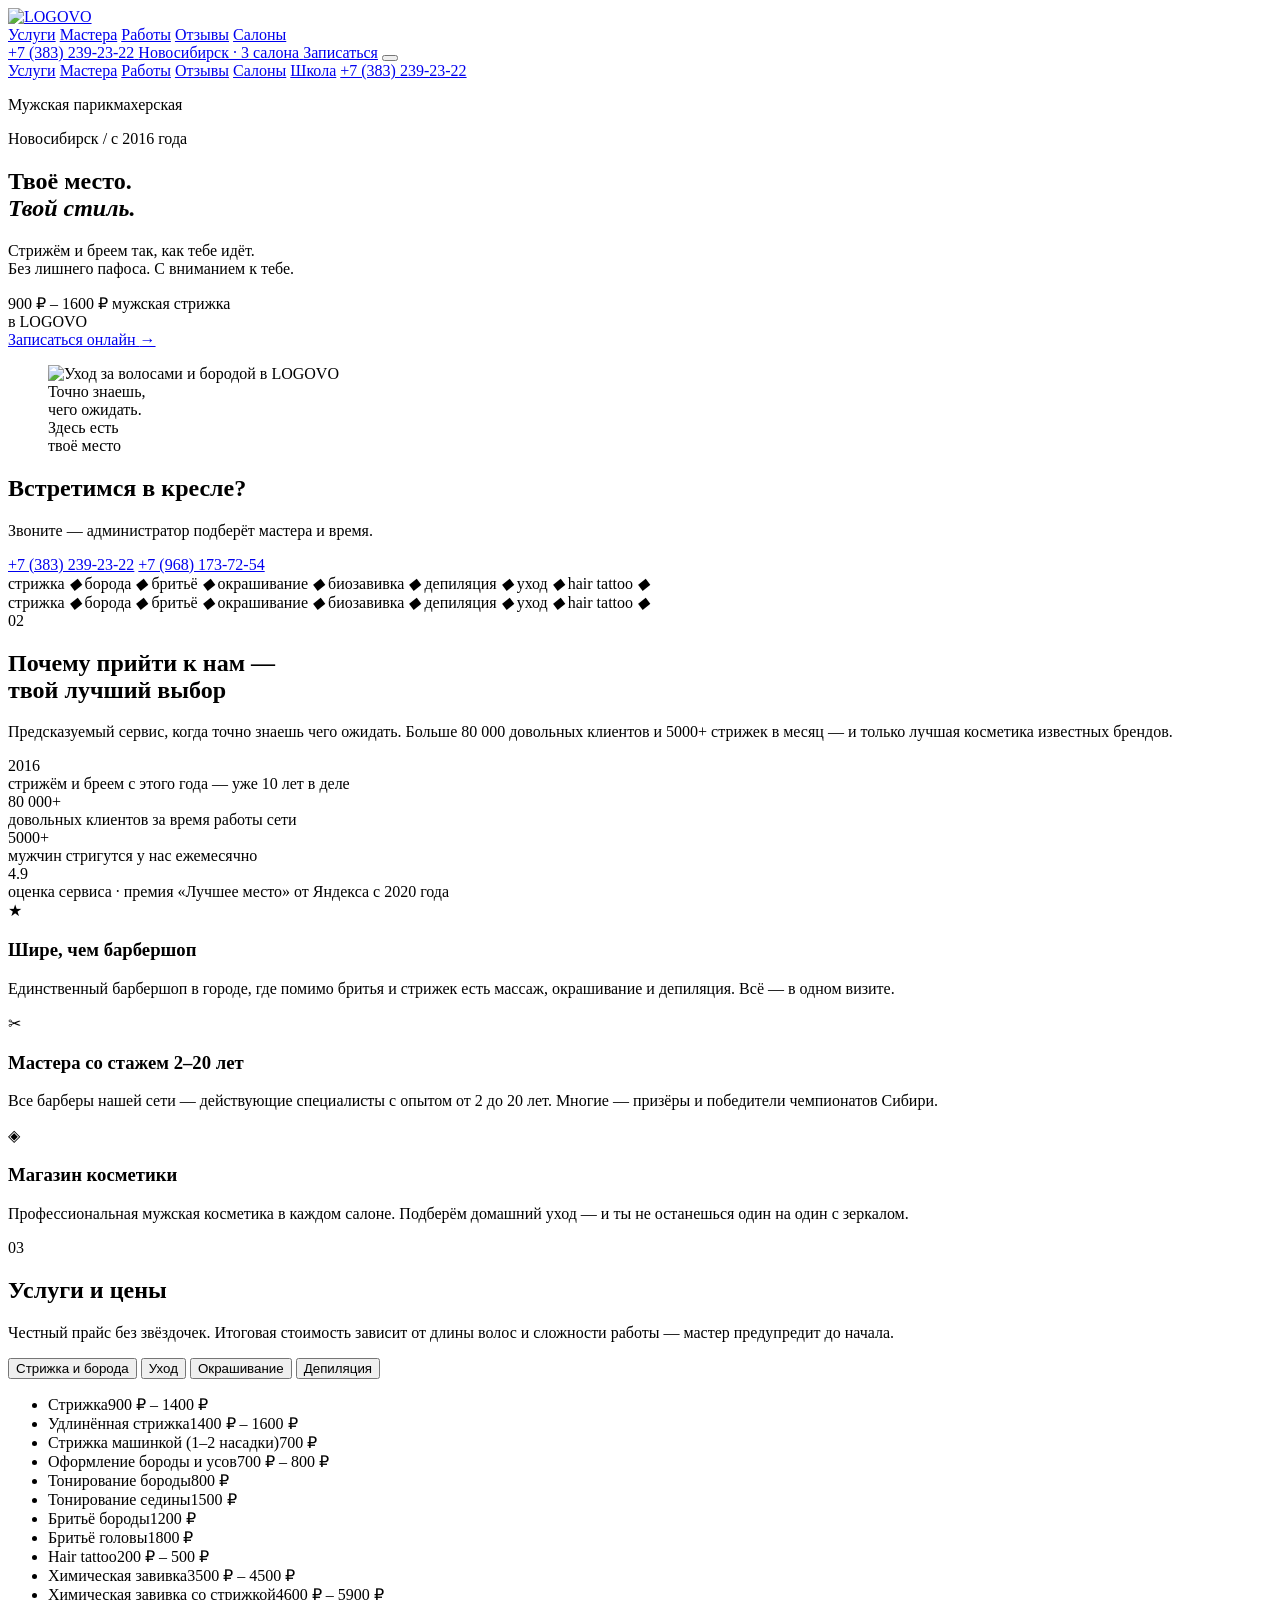
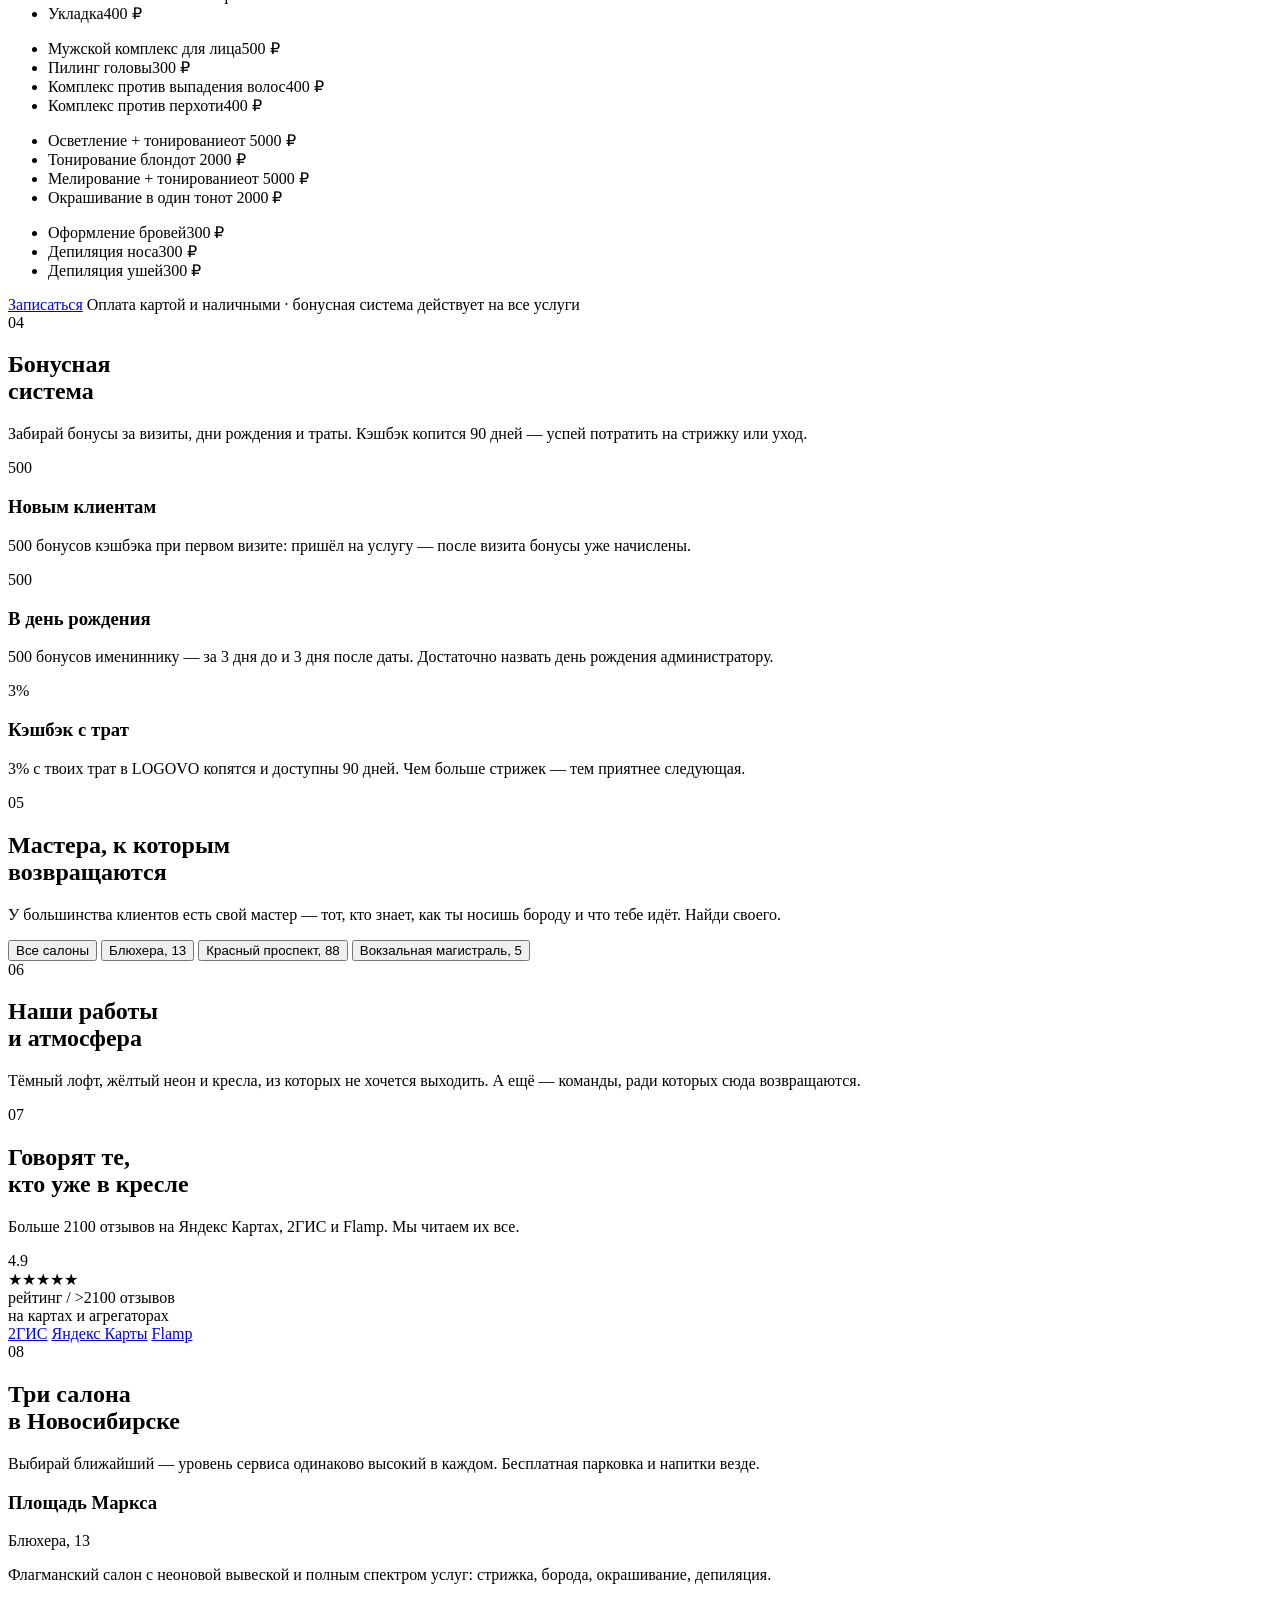
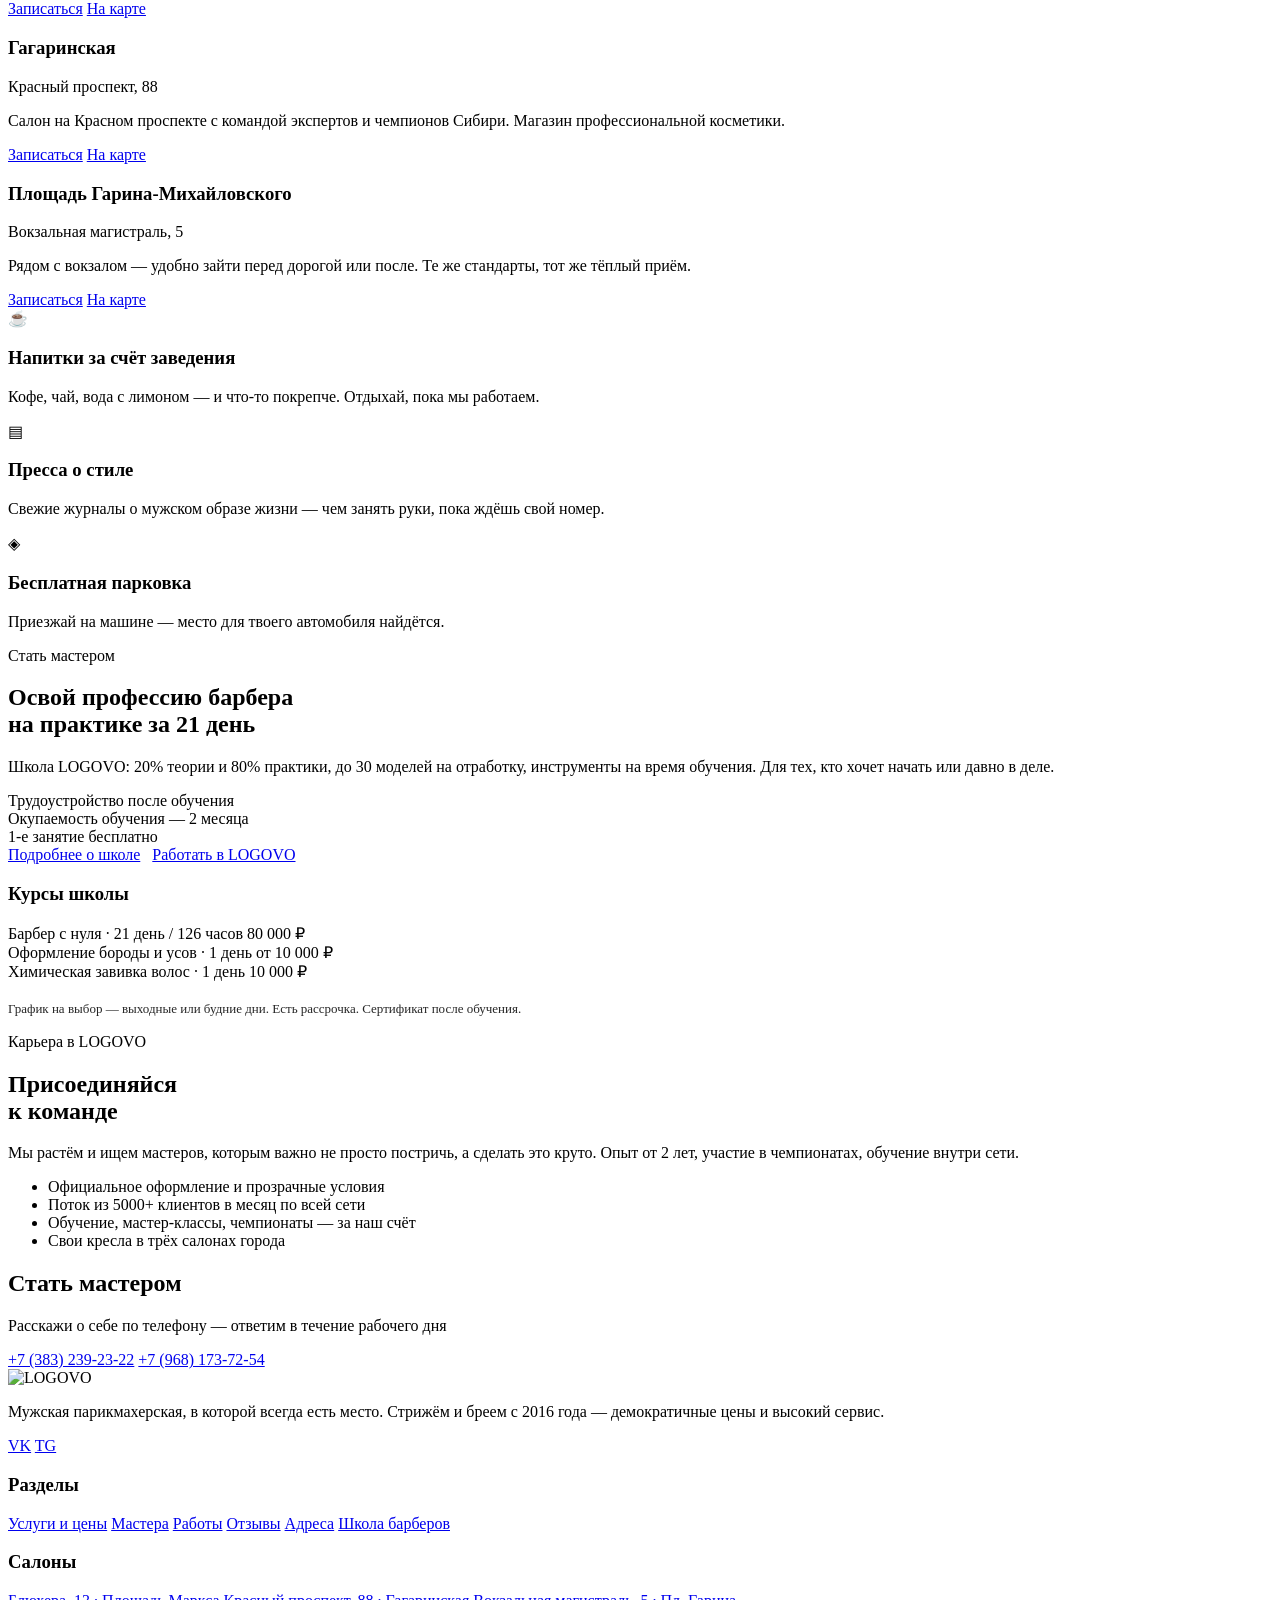
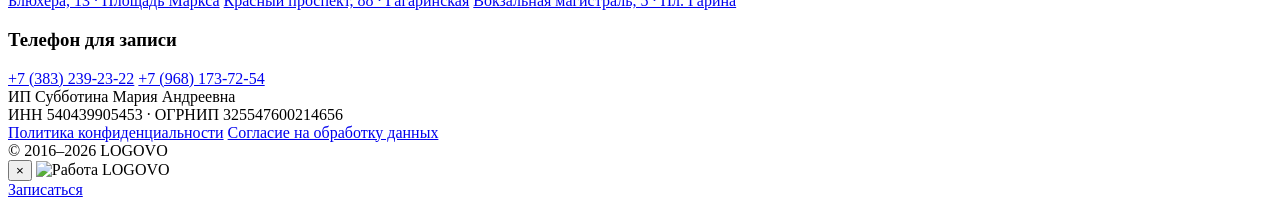
==== index.html @ 01c82a7a "Add files via upload" ====
<!DOCTYPE html>
<html lang="ru">
<head>
<meta charset="UTF-8">
<meta name="viewport" content="width=device-width, initial-scale=1.0">
<title>LOGOVO — Мужская парикмахерская в Новосибирске | Барбершоп</title>
<link rel="icon" type="image/png" href="assets/brand/logo-red.png">
<meta name="description" content="Сеть мужских парикмахерских LOGOVO в Новосибирске. Стрижка 700 ₽ – 1600 ₽, борода, окрашивание, депиляция. 3 салона, 20 мастеров, рейтинг 4.9. Запись онлайн.">
<link rel="preconnect" href="https://fonts.googleapis.com">
<link rel="preconnect" href="https://fonts.gstatic.com" crossorigin>
<link href="https://fonts.googleapis.com/css2?family=Inter:wght@400;500;600;700&family=Oswald:wght@400;500;600;700&display=swap" rel="stylesheet">
<link rel="stylesheet" href="css/style.css?v=21">
</head>
<body>
<div class="grain" aria-hidden="true"></div>

<header class="header" id="header">
  <div class="container header__inner">
    <a href="#hero" class="header__logo" aria-label="LOGOVO — на главную">
      <img src="assets/brand/logo-white.png" alt="LOGOVO" class="header__logo-img">
    </a>
    <nav class="header__nav" aria-label="Основная навигация">
      <a href="#services" class="header__link">Услуги</a>
      <a href="#masters" class="header__link">Мастера</a>
      <a href="#gallery" class="header__link">Работы</a>
      <a href="#reviews" class="header__link">Отзывы</a>
      <a href="#salons" class="header__link">Салоны</a>
    </nav>
    <div class="header__actions">
      <a href="tel:+73832392322" class="header__phone-wrap">
        <span class="header__phone">+7 (383) 239-23-22</span>
        <span class="header__phone-sub">Новосибирск · 3 салона</span>
      </a>
      <a class="btn btn--red btn--sm" href="https://n892511.yclients.com/" target="_blank" rel="noopener">Записаться</a>
      <button class="header__burger" id="burger" aria-label="Меню" aria-expanded="false">
        <span></span><span></span><span></span>
      </button>
    </div>
  </div>
</header>

<nav class="mobile-menu" id="mobileMenu" aria-label="Мобильное меню">
  <a href="#services">Услуги</a>
  <a href="#masters">Мастера</a>
  <a href="#gallery">Работы</a>
  <a href="#reviews">Отзывы</a>
  <a href="#salons">Салоны</a>
  <a href="#school">Школа</a>
  <a href="tel:+73832392322">+7 (383) 239-23-22</a>
</nav>

<!-- 01 · ГЕРОЙ -->
<section class="hero" id="hero">
  <div class="hero__bg" aria-hidden="true"></div>
  <div class="container hero__inner">
    <div class="hero__topline">
      <p class="hero__tag">Мужская парикмахерская</p>
      <p class="hero__place">Новосибирск / с 2016 года</p>
    </div>
    <div class="hero__content">
      <div class="hero__text">
        <h1 class="hero__title">Твоё место.<br><em>Твой стиль.</em></h1>
        <p class="hero__lead">Стрижём и бреем так, как тебе идёт.<br>Без лишнего пафоса. С вниманием к тебе.</p>
        <div class="hero__price">
          <span class="hero__price-value">900 ₽ – 1600 ₽</span>
          <span class="hero__price-caption">мужская стрижка<br>в LOGOVO</span>
        </div>
        <div class="hero__cta">
          <a class="btn btn--red btn--hero" href="https://n892511.yclients.com/" target="_blank" rel="noopener">Записаться онлайн <span class="btn__arrow" aria-hidden="true">→</span></a>
        </div>
      </div>
      <figure class="hero__photo">
        <img src="assets/brand/hero-man.jpg" alt="Уход за волосами и бородой в LOGOVO" loading="eager">
        <figcaption class="hero__photo-caption">Точно знаешь,<br>чего ожидать.</figcaption>
        <div class="hero__stamp" aria-hidden="true">Здесь есть<br>твоё место</div>
      </figure>
    </div>
  </div>
  <div class="hero__booking">
    <div class="container hero__booking-inner">
      <div class="hero__booking-text">
        <h2 class="hero__booking-title">Встретимся в кресле?</h2>
        <p class="hero__booking-sub">Звоните — администратор подберёт мастера и время.</p>
      </div>
      <div class="hero__booking-ctas">
        <a class="hero__booking-phone" href="tel:+73832392322">+7 (383) 239-23-22</a>
        <a class="hero__booking-phone hero__booking-phone--alt" href="tel:+79681737254">+7 (968) 173-72-54</a>
      </div>
    </div>
  </div>
</section>

<!-- Бегущая строка -->
<div class="marquee" aria-hidden="true">
  <div class="marquee__track">
    <div class="marquee__item">стрижка <i>◆</i> борода <i>◆</i> бритьё <i>◆</i> окрашивание <i>◆</i> биозавивка <i>◆</i> депиляция <i>◆</i> уход <i>◆</i> hair tattoo <i>◆</i></div>
    <div class="marquee__item">стрижка <i>◆</i> борода <i>◆</i> бритьё <i>◆</i> окрашивание <i>◆</i> биозавивка <i>◆</i> депиляция <i>◆</i> уход <i>◆</i> hair tattoo <i>◆</i></div>
  </div>
</div>

<!-- 02 · ПОЧЕМУ LOGOVO -->
<section class="section" id="why">
  <div class="container">
    <div class="section-head reveal">
      <div class="section-head__num">02</div>
      <h2 class="section-head__title">Почему прийти к нам&nbsp;&mdash;<br>твой лучший выбор</h2>
      <p class="section-head__sub">Предсказуемый сервис, когда точно знаешь чего ожидать. Больше 80 000 довольных клиентов и 5000+ стрижек в месяц — и только лучшая косметика известных брендов.</p>
    </div>

    <div class="stats reveal">
      <div class="stat">
        <div class="stat__value"><span>2016</span></div>
        <div class="stat__label">стрижём и бреем с этого года — уже 10 лет в деле</div>
      </div>
      <div class="stat">
        <div class="stat__value">80 000<span>+</span></div>
        <div class="stat__label">довольных клиентов за время работы сети</div>
      </div>
      <div class="stat">
        <div class="stat__value">5000<span>+</span></div>
        <div class="stat__label">мужчин стригутся у нас ежемесячно</div>
      </div>
      <div class="stat">
        <div class="stat__value">4.9</div>
        <div class="stat__label">оценка сервиса · премия «Лучшее место» от Яндекса с 2020 года</div>
      </div>
    </div>

    <div class="features">
      <article class="feature reveal reveal-d1">
        <div class="feature__icon">★</div>
        <h3 class="feature__title">Шире, чем барбершоп</h3>
        <p class="feature__text">Единственный барбершоп в городе, где помимо бритья и стрижек есть массаж, окрашивание и депиляция. Всё — в одном визите.</p>
      </article>
      <article class="feature reveal reveal-d2">
        <div class="feature__icon">✂</div>
        <h3 class="feature__title">Мастера со стажем 2–20 лет</h3>
        <p class="feature__text">Все барберы нашей сети — действующие специалисты с опытом от 2 до 20 лет. Многие — призёры и победители чемпионатов Сибири.</p>
      </article>
      <article class="feature reveal reveal-d3">
        <div class="feature__icon">◈</div>
        <h3 class="feature__title">Магазин косметики</h3>
        <p class="feature__text">Профессиональная мужская косметика в каждом салоне. Подберём домашний уход — и ты не останешься один на один с зеркалом.</p>
      </article>
    </div>
  </div>
</section>

<!-- 03 · УСЛУГИ И ЦЕНЫ -->
<section class="section section--alt section--line" id="services">
  <div class="container">
    <div class="section-head reveal">
      <div class="section-head__num">03</div>
      <h2 class="section-head__title">Услуги и цены</h2>
      <p class="section-head__sub">Честный прайс без звёздочек. Итоговая стоимость зависит от длины волос и сложности работы — мастер предупредит до начала.</p>
    </div>

    <div class="tabs reveal" id="priceTabs" role="tablist">
      <button class="tab active" data-tab="hair" role="tab">Стрижка и борода</button>
      <button class="tab" data-tab="care" role="tab">Уход</button>
      <button class="tab" data-tab="color" role="tab">Окрашивание</button>
      <button class="tab" data-tab="depil" role="tab">Депиляция</button>
    </div>

    <div class="price-panel active" data-panel="hair">
      <ul class="price-list">
        <li class="price-row"><span class="price-row__name">Стрижка</span><span class="price-row__val">900 ₽ – 1400 ₽</span></li>
        <li class="price-row"><span class="price-row__name">Удлинённая стрижка</span><span class="price-row__val">1400 ₽ – 1600 ₽</span></li>
        <li class="price-row"><span class="price-row__name">Стрижка машинкой (1–2 насадки)</span><span class="price-row__val">700 ₽</span></li>
        <li class="price-row"><span class="price-row__name">Оформление бороды и усов</span><span class="price-row__val">700 ₽ – 800 ₽</span></li>
        <li class="price-row"><span class="price-row__name">Тонирование бороды</span><span class="price-row__val">800 ₽</span></li>
        <li class="price-row"><span class="price-row__name">Тонирование седины</span><span class="price-row__val">1500 ₽</span></li>
        <li class="price-row"><span class="price-row__name">Бритьё бороды</span><span class="price-row__val">1200 ₽</span></li>
        <li class="price-row"><span class="price-row__name">Бритьё головы</span><span class="price-row__val">1800 ₽</span></li>
        <li class="price-row"><span class="price-row__name">Hair tattoo</span><span class="price-row__val">200 ₽ – 500 ₽</span></li>
        <li class="price-row"><span class="price-row__name">Химическая завивка</span><span class="price-row__val">3500 ₽ – 4500 ₽</span></li>
        <li class="price-row"><span class="price-row__name">Химическая завивка со стрижкой</span><span class="price-row__val">4600 ₽ – 5900 ₽</span></li>
        <li class="price-row"><span class="price-row__name">Укладка</span><span class="price-row__val">400 ₽</span></li>
      </ul>
    </div>

    <div class="price-panel" data-panel="care">
      <ul class="price-list">
        <li class="price-row"><span class="price-row__name">Мужской комплекс для лица</span><span class="price-row__val">500 ₽</span></li>
        <li class="price-row"><span class="price-row__name">Пилинг головы</span><span class="price-row__val">300 ₽</span></li>
        <li class="price-row"><span class="price-row__name">Комплекс против выпадения волос</span><span class="price-row__val">400 ₽</span></li>
        <li class="price-row"><span class="price-row__name">Комплекс против перхоти</span><span class="price-row__val">400 ₽</span></li>
      </ul>
    </div>

    <div class="price-panel" data-panel="color">
      <ul class="price-list">
        <li class="price-row"><span class="price-row__name">Осветление + тонирование</span><span class="price-row__val">от 5000 ₽</span></li>
        <li class="price-row"><span class="price-row__name">Тонирование блонд</span><span class="price-row__val">от 2000 ₽</span></li>
        <li class="price-row"><span class="price-row__name">Мелирование + тонирование</span><span class="price-row__val">от 5000 ₽</span></li>
        <li class="price-row"><span class="price-row__name">Окрашивание в один тон</span><span class="price-row__val">от 2000 ₽</span></li>
      </ul>
    </div>

    <div class="price-panel" data-panel="depil">
      <ul class="price-list">
        <li class="price-row"><span class="price-row__name">Оформление бровей</span><span class="price-row__val">300 ₽</span></li>
        <li class="price-row"><span class="price-row__name">Депиляция носа</span><span class="price-row__val">300 ₽</span></li>
        <li class="price-row"><span class="price-row__name">Депиляция ушей</span><span class="price-row__val">300 ₽</span></li>
      </ul>
    </div>

    <div class="price-cta reveal">
      <a class="btn btn--red" href="https://n892511.yclients.com/" target="_blank" rel="noopener">Записаться</a>
      <span class="price-cta__note">Оплата картой и наличными · бонусная система действует на все услуги</span>
    </div>
  </div>
</section>

<!-- 04 · БОНУСЫ -->
<section class="section section--line" id="bonus">
  <div class="container">
    <div class="section-head reveal">
      <div class="section-head__num">04</div>
      <h2 class="section-head__title">Бонусная<br>система</h2>
      <p class="section-head__sub">Забирай бонусы за визиты, дни рождения и траты. Кэшбэк копится 90 дней — успей потратить на стрижку или уход.</p>
    </div>

    <div class="bonuses">
      <article class="bonus reveal reveal-d1">
        <div class="bonus__num">500</div>
        <h3 class="bonus__title">Новым клиентам</h3>
        <p class="bonus__text">500 бонусов кэшбэка при первом визите: пришёл на услугу — после визита бонусы уже начислены.</p>
      </article>
      <article class="bonus reveal reveal-d2">
        <div class="bonus__num">500</div>
        <h3 class="bonus__title">В день рождения</h3>
        <p class="bonus__text">500 бонусов имениннику — за 3 дня до и 3 дня после даты. Достаточно назвать день рождения администратору.</p>
      </article>
      <article class="bonus reveal reveal-d3">
        <div class="bonus__num">3%</div>
        <h3 class="bonus__title">Кэшбэк с трат</h3>
        <p class="bonus__text">3% с твоих трат в LOGOVO копятся и доступны 90 дней. Чем больше стрижек — тем приятнее следующая.</p>
      </article>
    </div>
  </div>
</section>

<!-- 05 · МАСТЕРА -->
<section class="section section--alt section--line" id="masters">
  <div class="container">
    <div class="section-head reveal">
      <div class="section-head__num">05</div>
      <h2 class="section-head__title">Мастера, к которым<br>возвращаются</h2>
      <p class="section-head__sub">У большинства клиентов есть свой мастер — тот, кто знает, как ты носишь бороду и что тебе идёт. Найди своего.</p>
    </div>

    <div class="masters-filter reveal" id="mastersFilter" role="group" aria-label="Фильтр по салону">
      <button class="tab active" data-salon="all">Все салоны</button>
      <button class="tab" data-salon="marksa">Блюхера, 13</button>
      <button class="tab" data-salon="gagarina">Красный проспект, 88</button>
      <button class="tab" data-salon="garina">Вокзальная магистраль, 5</button>
    </div>

    <div class="masters-grid" id="mastersGrid"></div>
  </div>
</section>

<!-- 06 · РАБОТЫ -->
<section class="section section--line" id="gallery">
  <div class="container">
    <div class="section-head reveal">
      <div class="section-head__num">06</div>
      <h2 class="section-head__title">Наши работы<br>и атмосфера</h2>
      <p class="section-head__sub">Тёмный лофт, жёлтый неон и кресла, из которых не хочется выходить. А ещё — команды, ради которых сюда возвращаются.</p>
    </div>

    <div class="gallery-grid" id="galleryGrid"></div>
  </div>
</section>

<!-- 07 · ОТЗЫВЫ -->
<section class="section section--alt section--line" id="reviews">
  <div class="container">
    <div class="section-head reveal">
      <div class="section-head__num">07</div>
      <h2 class="section-head__title">Говорят те,<br>кто уже в кресле</h2>
      <p class="section-head__sub">Больше 2100 отзывов на Яндекс Картах, 2ГИС и Flamp. Мы читаем их все.</p>
    </div>

    <div class="reviews-head reveal">
      <div class="rating-box">
        <div class="rating-box__value">4.9</div>
        <div class="rating-box__meta">
          <div class="rating-box__stars">★★★★★</div>
          рейтинг / &gt;2100 отзывов<br>на картах и агрегаторах
        </div>
      </div>
      <div class="reviews-sources">
        <a href="https://2gis.ru/novosibirsk/firm/70000001055110236/tab/reviews" target="_blank" rel="noopener">2ГИС</a>
        <a href="https://yandex.ru/maps/org/logovo/28237286837/reviews/" target="_blank" rel="noopener">Яндекс Карты</a>
        <a href="https://novosibirsk.flamp.ru/firm/logovo_muzhskaya_parikmakherskaya-70000001023260410" target="_blank" rel="noopener">Flamp</a>
      </div>
    </div>

    <div class="reviews-grid" id="reviewsGrid"></div>
  </div>
</section>

<!-- 08 · САЛОНЫ -->
<section class="section section--line" id="salons">
  <div class="container">
    <div class="section-head reveal">
      <div class="section-head__num">08</div>
      <h2 class="section-head__title">Три салона<br>в Новосибирске</h2>
      <p class="section-head__sub">Выбирай ближайший — уровень сервиса одинаково высокий в каждом. Бесплатная парковка и напитки везде.</p>
    </div>

    <div class="salons-grid">
      <article class="salon reveal reveal-d1">
        <h3 class="salon__metro">Площадь Маркса</h3>
        <p class="salon__address">Блюхера, 13</p>
        <p class="salon__info">Флагманский салон с неоновой вывеской и полным спектром услуг: стрижка, борода, окрашивание, депиляция.</p>
        <div class="salon__actions">
          <a class="btn btn--red btn--sm" href="https://n892511.yclients.com/" target="_blank" rel="noopener">Записаться</a>
          <a class="btn btn--ghost btn--sm" href="https://2gis.ru/novosibirsk/firm/70000001055110236" target="_blank" rel="noopener">На карте</a>
        </div>
      </article>
      <article class="salon reveal reveal-d2">
        <h3 class="salon__metro">Гагаринская</h3>
        <p class="salon__address">Красный проспект, 88</p>
        <p class="salon__info">Салон на Красном проспекте с командой экспертов и чемпионов Сибири. Магазин профессиональной косметики.</p>
        <div class="salon__actions">
          <a class="btn btn--red btn--sm" href="https://n892511.yclients.com/" target="_blank" rel="noopener">Записаться</a>
          <a class="btn btn--ghost btn--sm" href="https://2gis.ru/novosibirsk/firm/70000001055110236" target="_blank" rel="noopener">На карте</a>
        </div>
      </article>
      <article class="salon reveal reveal-d3">
        <h3 class="salon__metro">Площадь Гарина-Михайловского</h3>
        <p class="salon__address">Вокзальная магистраль, 5</p>
        <p class="salon__info">Рядом с вокзалом — удобно зайти перед дорогой или после. Те же стандарты, тот же тёплый приём.</p>
        <div class="salon__actions">
          <a class="btn btn--red btn--sm" href="https://n892511.yclients.com/" target="_blank" rel="noopener">Записаться</a>
          <a class="btn btn--ghost btn--sm" href="https://2gis.ru/novosibirsk/firm/70000001055110236" target="_blank" rel="noopener">На карте</a>
        </div>
      </article>
    </div>

    <div class="atmosphere">
      <div class="atmo reveal reveal-d1">
        <div class="atmo__icon">☕</div>
        <div>
          <h3 class="atmo__title">Напитки за счёт заведения</h3>
          <p class="atmo__text">Кофе, чай, вода с лимоном — и что-то покрепче. Отдыхай, пока мы работаем.</p>
        </div>
      </div>
      <div class="atmo reveal reveal-d2">
        <div class="atmo__icon">▤</div>
        <div>
          <h3 class="atmo__title">Пресса о стиле</h3>
          <p class="atmo__text">Свежие журналы о мужском образе жизни — чем занять руки, пока ждёшь свой номер.</p>
        </div>
      </div>
      <div class="atmo reveal reveal-d3">
        <div class="atmo__icon">◈</div>
        <div>
          <h3 class="atmo__title">Бесплатная парковка</h3>
          <p class="atmo__text">Приезжай на машине — место для твоего автомобиля найдётся.</p>
        </div>
      </div>
    </div>
  </div>
</section>

<!-- 09 · ШКОЛА -->
<section class="section school" id="school">
  <div class="container school__inner">
    <div class="reveal">
      <span class="school__tag">Стать мастером</span>
      <h2 class="school__title">Освой профессию барбера<br>на практике за 21 день</h2>
      <p class="school__text">Школа LOGOVO: 20% теории и 80% практики, до 30 моделей на отработку, инструменты на время обучения. Для тех, кто хочет начать или давно в деле.</p>
      <div class="school__points">
        <div class="school__point">Трудоустройство после обучения</div>
        <div class="school__point">Окупаемость обучения — 2 месяца</div>
        <div class="school__point">1-е занятие бесплатно</div>
      </div>
      <div style="display:flex; gap:12px; flex-wrap:wrap;">
        <a class="btn btn--onred" href="school/">Подробнее о школе</a>
        <a class="btn btn--onred-ghost" href="#career">Работать в LOGOVO</a>
      </div>
    </div>
    <aside class="school__aside reveal reveal-d2">
      <h3 class="school__aside-title">Курсы школы</h3>
      <div class="school__course">
        <span class="school__course-name">Барбер с нуля · 21 день / 126 часов</span>
        <span class="school__course-price">80 000 ₽</span>
      </div>
      <div class="school__course">
        <span class="school__course-name">Оформление бороды и усов · 1 день</span>
        <span class="school__course-price">от 10 000 ₽</span>
      </div>
      <div class="school__course">
        <span class="school__course-name">Химическая завивка волос · 1 день</span>
        <span class="school__course-price">10 000 ₽</span>
      </div>
      <p style="margin-top:18px; font-size:13px; opacity:0.85; line-height:1.6;">График на выбор — выходные или будние дни. Есть рассрочка. Сертификат после обучения.</p>
    </aside>
  </div>
</section>

<!-- КАРЬЕРА -->
<section class="section section--line" id="career">
  <div class="container career">
    <div class="reveal">
      <div class="label label--red" style="margin-bottom:16px;">Карьера в LOGOVO</div>
      <h2 class="career__title">Присоединяйся<br>к команде</h2>
      <p class="career__text">Мы растём и ищем мастеров, которым важно не просто постричь, а сделать это круто. Опыт от 2 лет, участие в чемпионатах, обучение внутри сети.</p>
      <ul class="career__list">
        <li>Официальное оформление и прозрачные условия</li>
        <li>Поток из 5000+ клиентов в месяц по всей сети</li>
        <li>Обучение, мастер-классы, чемпионаты — за наш счёт</li>
        <li>Свои кресла в трёх салонах города</li>
      </ul>
    </div>

    <div class="career__contact reveal reveal-d2">
      <h2 class="hero__booking-title">Стать мастером</h2>
      <p class="hero__booking-sub">Расскажи о себе по телефону — ответим в течение рабочего дня</p>
      <div class="hero__booking-ctas">
        <a class="hero__booking-phone" href="tel:+73832392322">+7 (383) 239-23-22</a>
        <a class="hero__booking-phone" href="tel:+79681737254">+7 (968) 173-72-54</a>
      </div>
    </div>
  </div>
</section>

<!-- ФУТЕР -->
<footer class="footer" id="contacts">
  <div class="container">
    <div class="footer__grid">
      <div>
        <img src="assets/brand/logo-white.png" alt="LOGOVO" class="footer__logo">
        <p class="footer__about">Мужская парикмахерская, в которой всегда есть место. Стрижём и бреем с 2016 года — демократичные цены и высокий сервис.</p>
        <div class="footer__socials">
          <a href="https://vk.com/public212761229" target="_blank" rel="noopener" aria-label="ВКонтакте">VK</a>
          <a href="https://t.me/logovo_nsk" target="_blank" rel="noopener" aria-label="Telegram">TG</a>
        </div>
      </div>
      <div>
        <h3 class="footer__title">Разделы</h3>
        <nav class="footer__links">
          <a href="#services">Услуги и цены</a>
          <a href="#masters">Мастера</a>
          <a href="#gallery">Работы</a>
          <a href="#reviews">Отзывы</a>
          <a href="#salons">Адреса</a>
          <a href="school/">Школа барберов</a>
        </nav>
      </div>
      <div>
        <h3 class="footer__title">Салоны</h3>
        <nav class="footer__links">
          <a href="#salons">Блюхера, 13 · Площадь Маркса</a>
          <a href="#salons">Красный проспект, 88 · Гагаринская</a>
          <a href="#salons">Вокзальная магистраль, 5 · Пл. Гарина</a>
        </nav>
      </div>
      <div>
        <h3 class="footer__title">Телефон для записи</h3>
        <div class="footer__contact">
          <a class="footer__phone" href="tel:+73832392322">+7 (383) 239-23-22</a>
          <a class="footer__phone" href="tel:+79681737254">+7 (968) 173-72-54</a>
        </div>
      </div>
    </div>
    <div class="footer__bottom">
      <div>ИП Субботина Мария Андреевна<br>ИНН 540439905453 · ОГРНИП 325547600214656</div>
      <div class="footer__legal">
        <a href="pages/policy.html" target="_blank" rel="noopener">Политика конфиденциальности</a>
        <a href="pages/soglasie.html" target="_blank" rel="noopener">Согласие на обработку данных</a>
      </div>
      <div>© 2016–2026 LOGOVO</div>
    </div>
  </div>
</footer>

<!-- Лайтбокс галереи -->
<div class="lightbox" id="lightbox" role="dialog" aria-modal="true" aria-label="Просмотр фото">
  <button class="lightbox__close" data-close-lightbox aria-label="Закрыть">×</button>
  <img alt="Работа LOGOVO" id="lightboxImg">
</div>

<a class="btn btn--red float-cta" id="floatCta" href="https://n892511.yclients.com/" target="_blank" rel="noopener">Записаться</a>

<script src="js/data.js?v=21"></script>
<script src="js/app.js?v=21"></script>
</body>
</html>
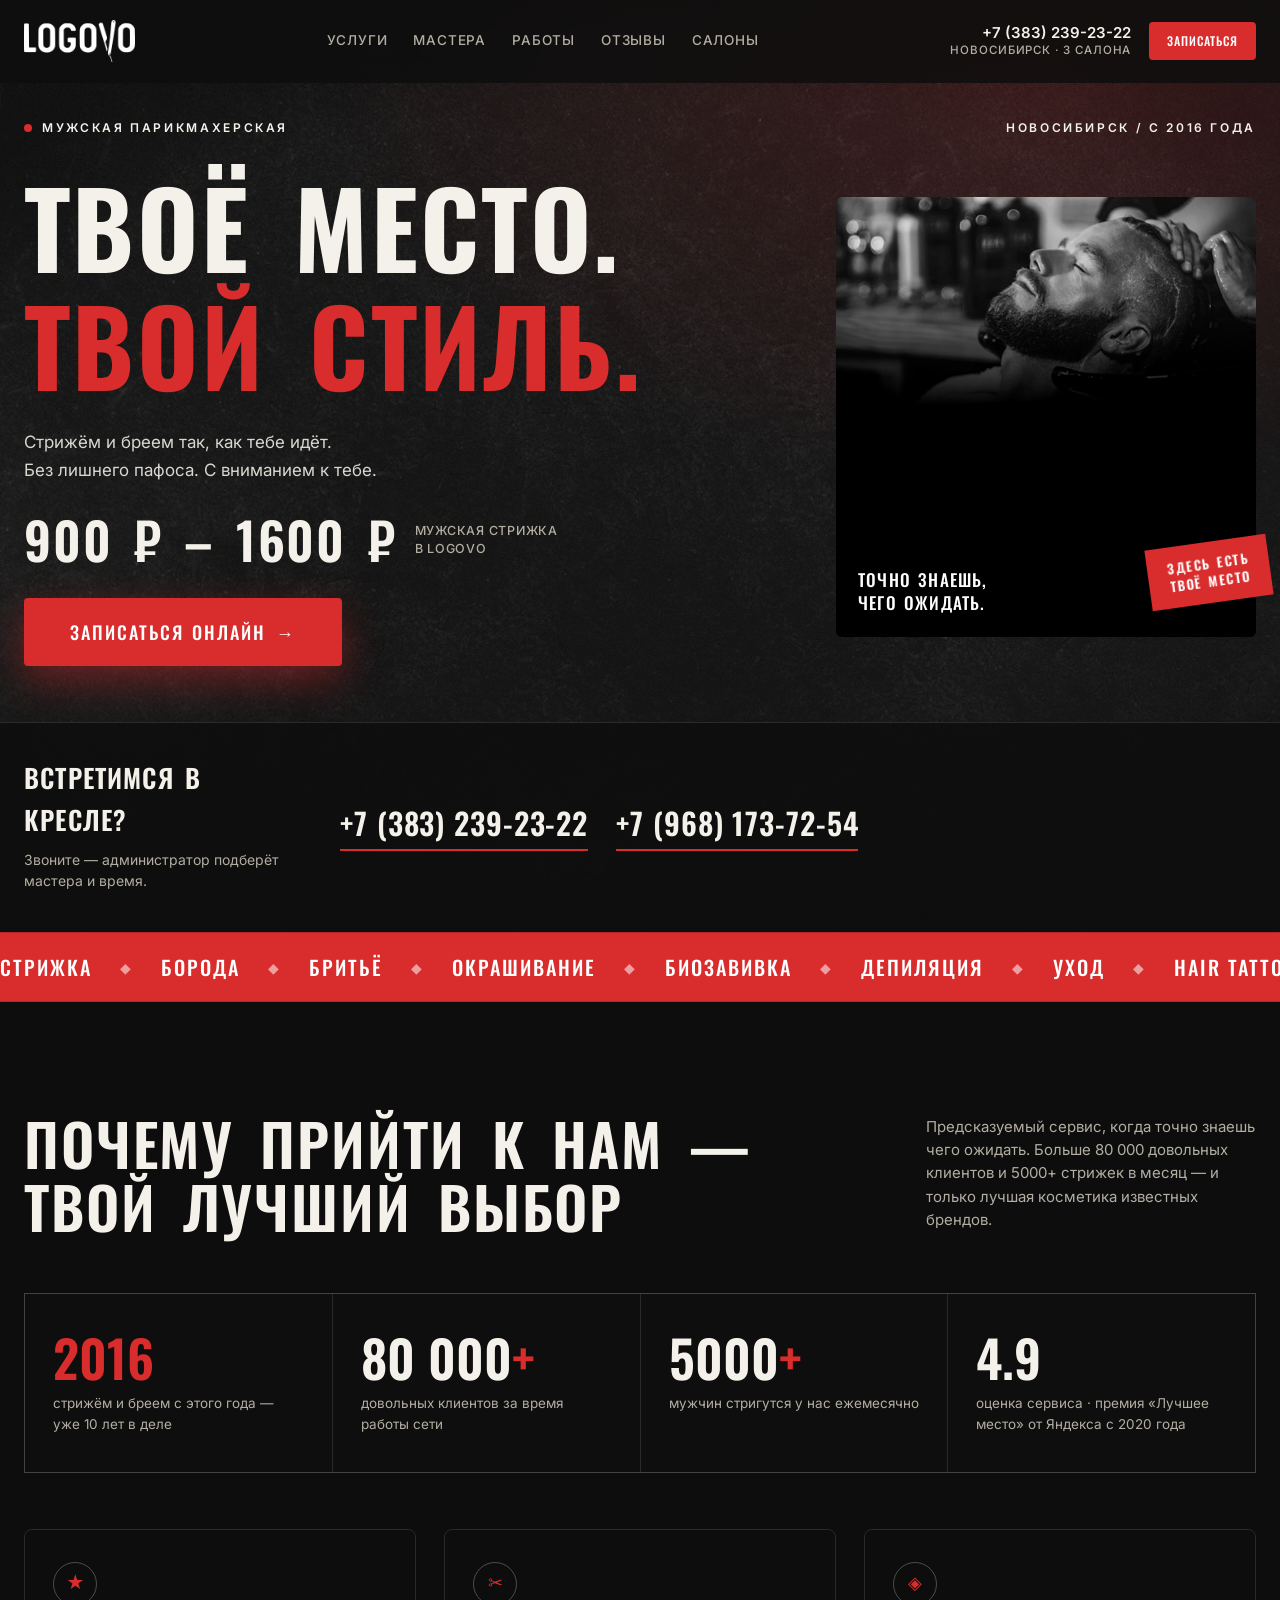
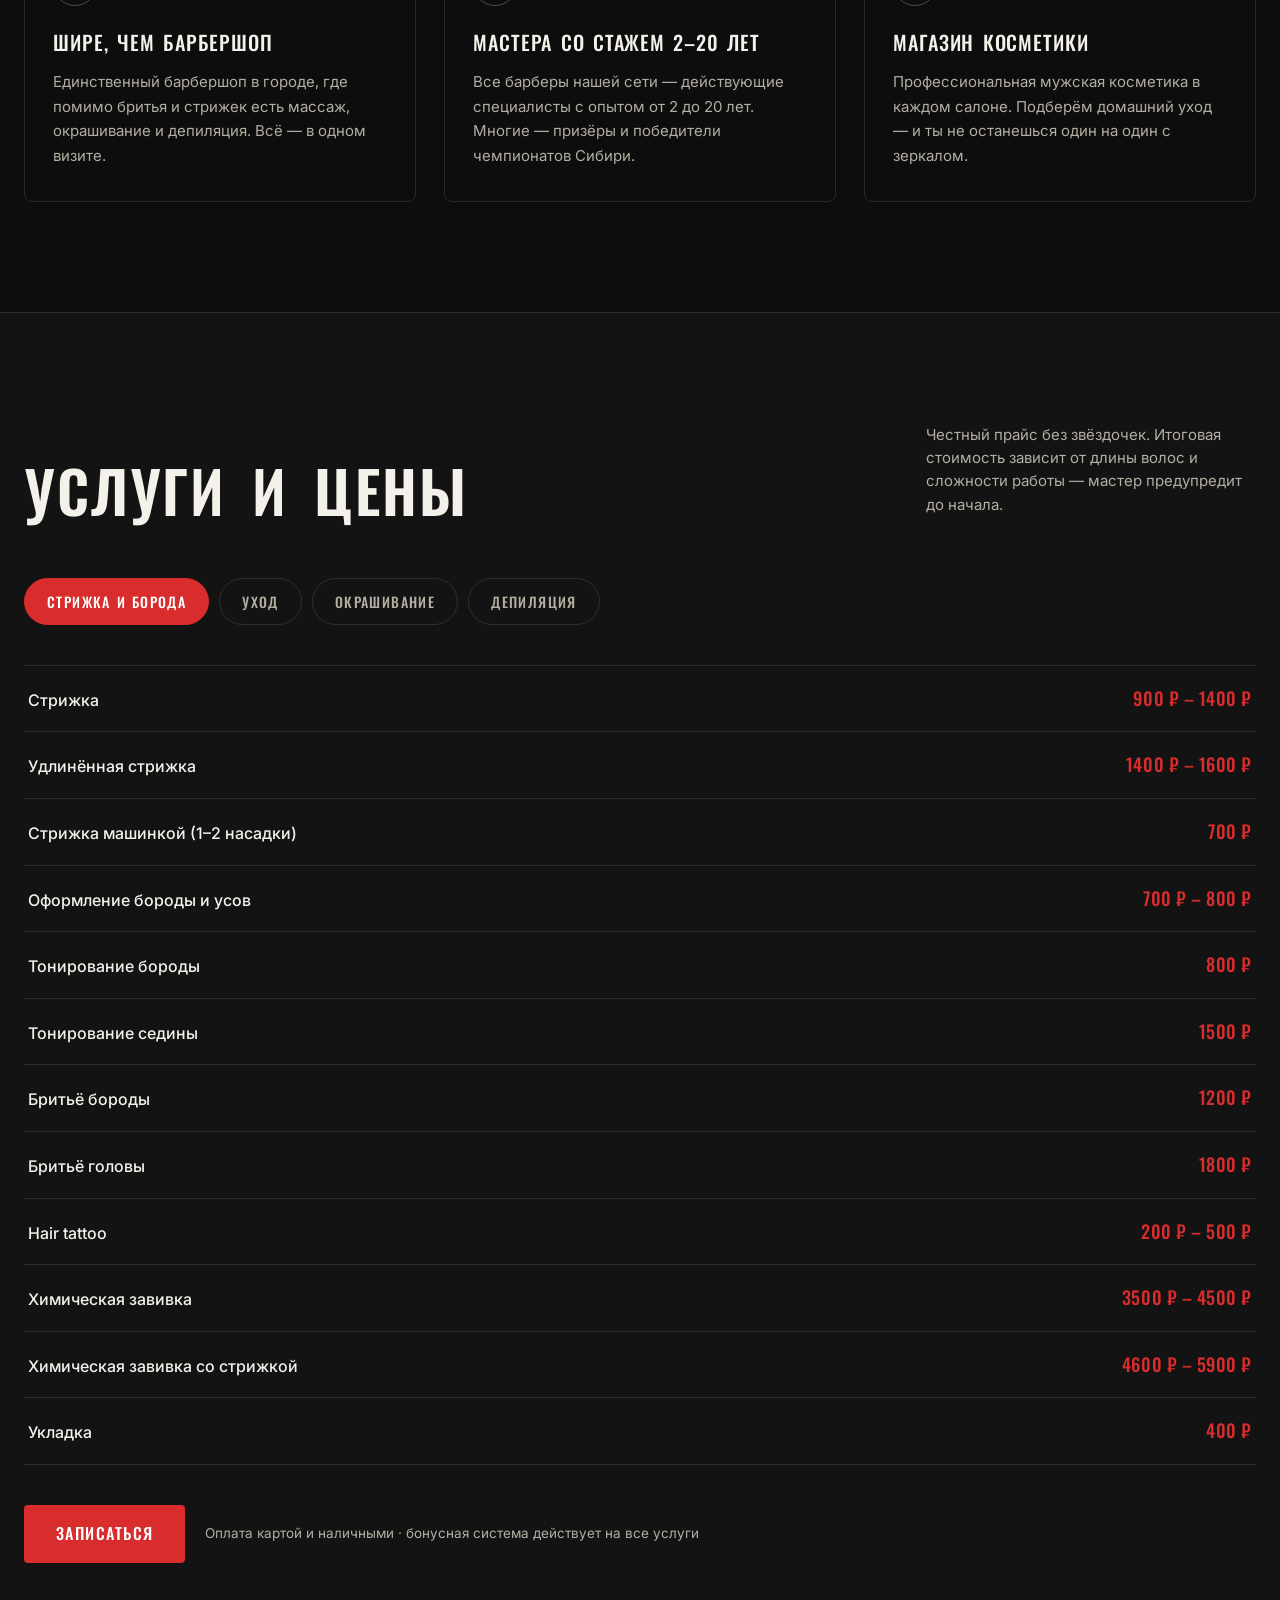
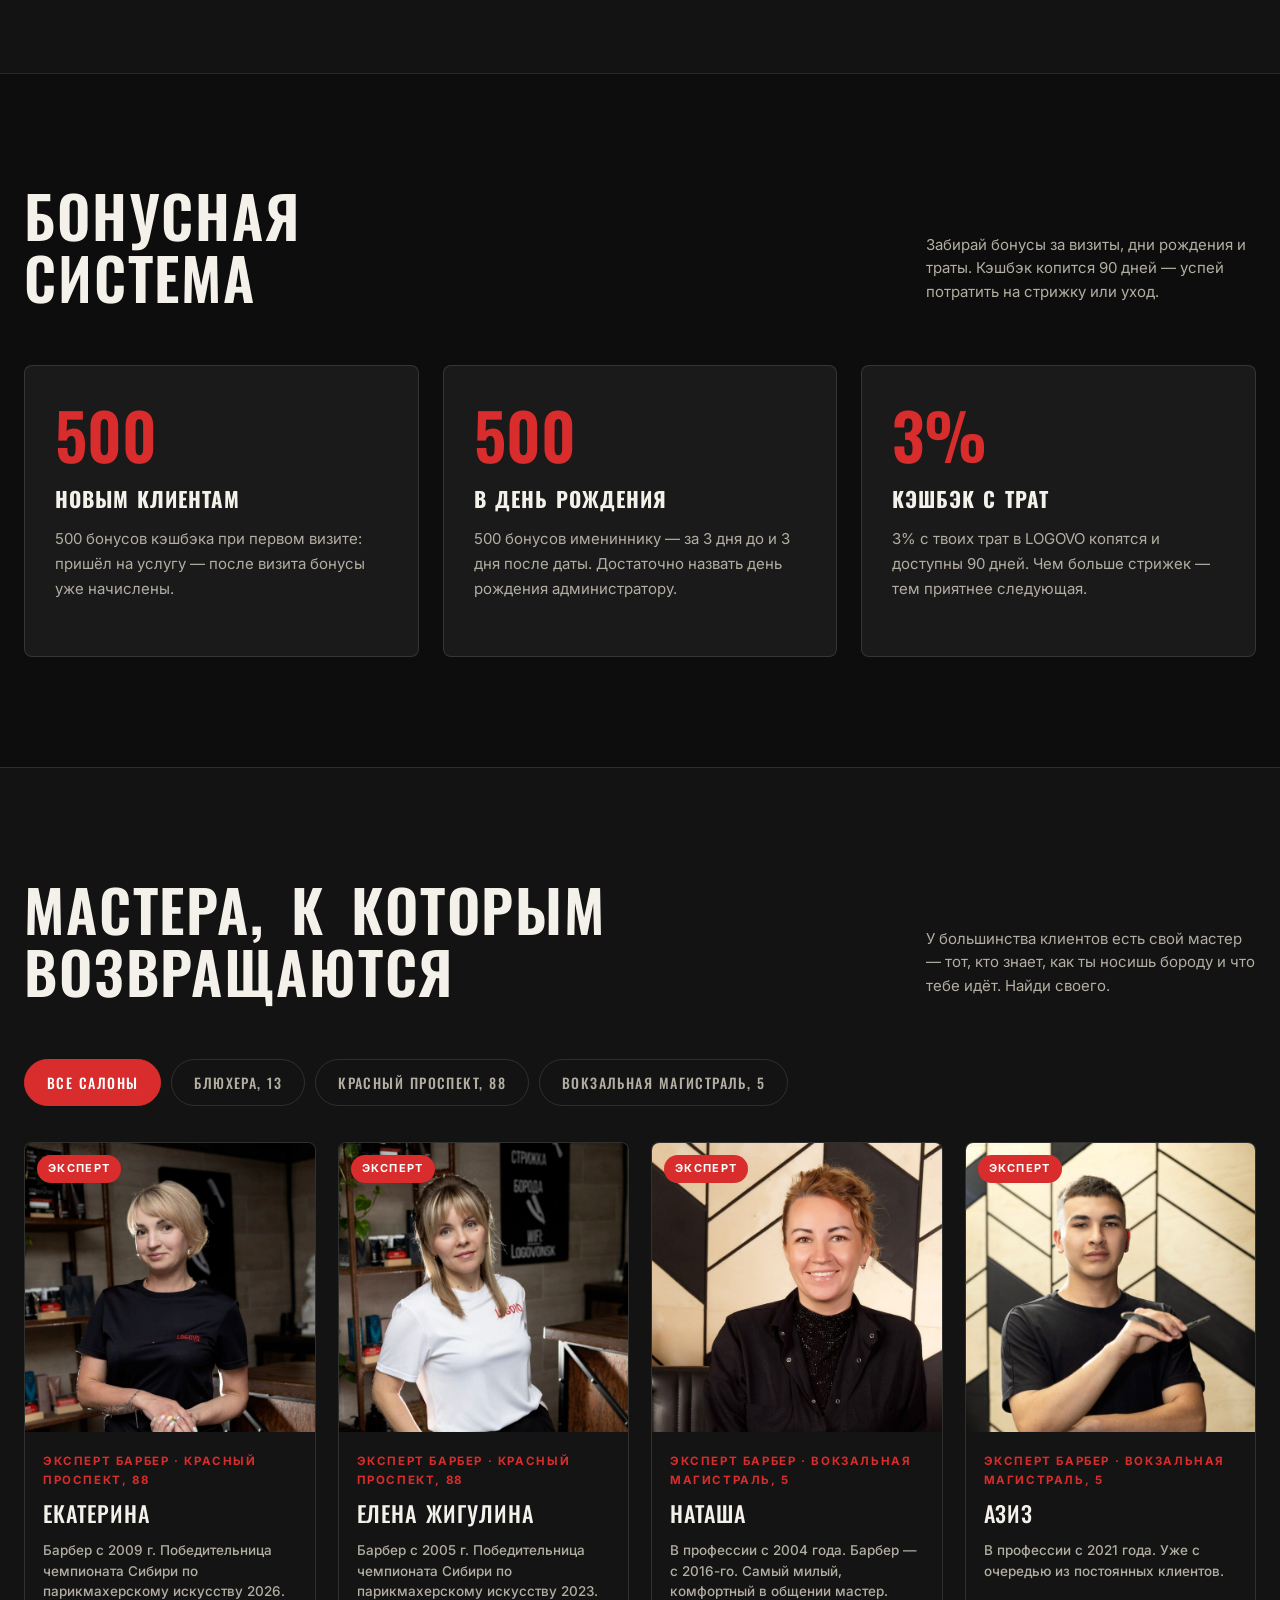
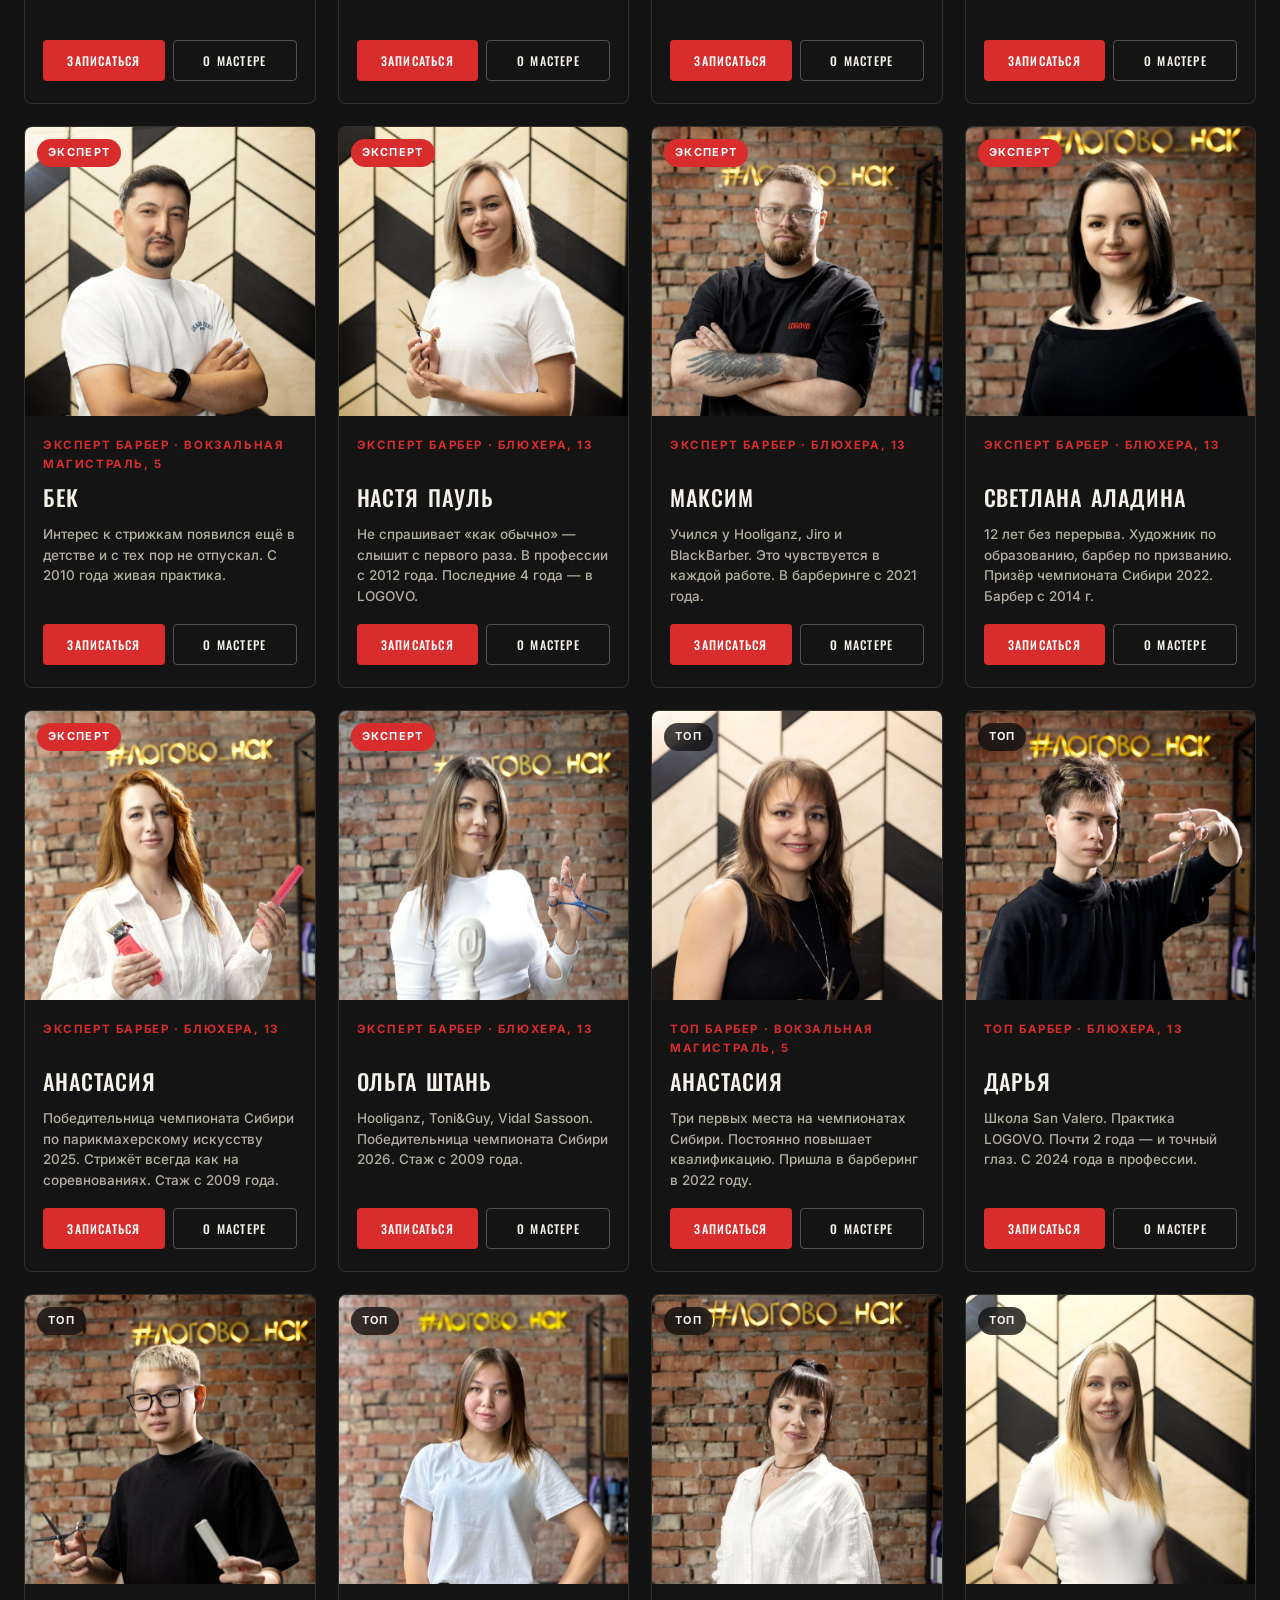
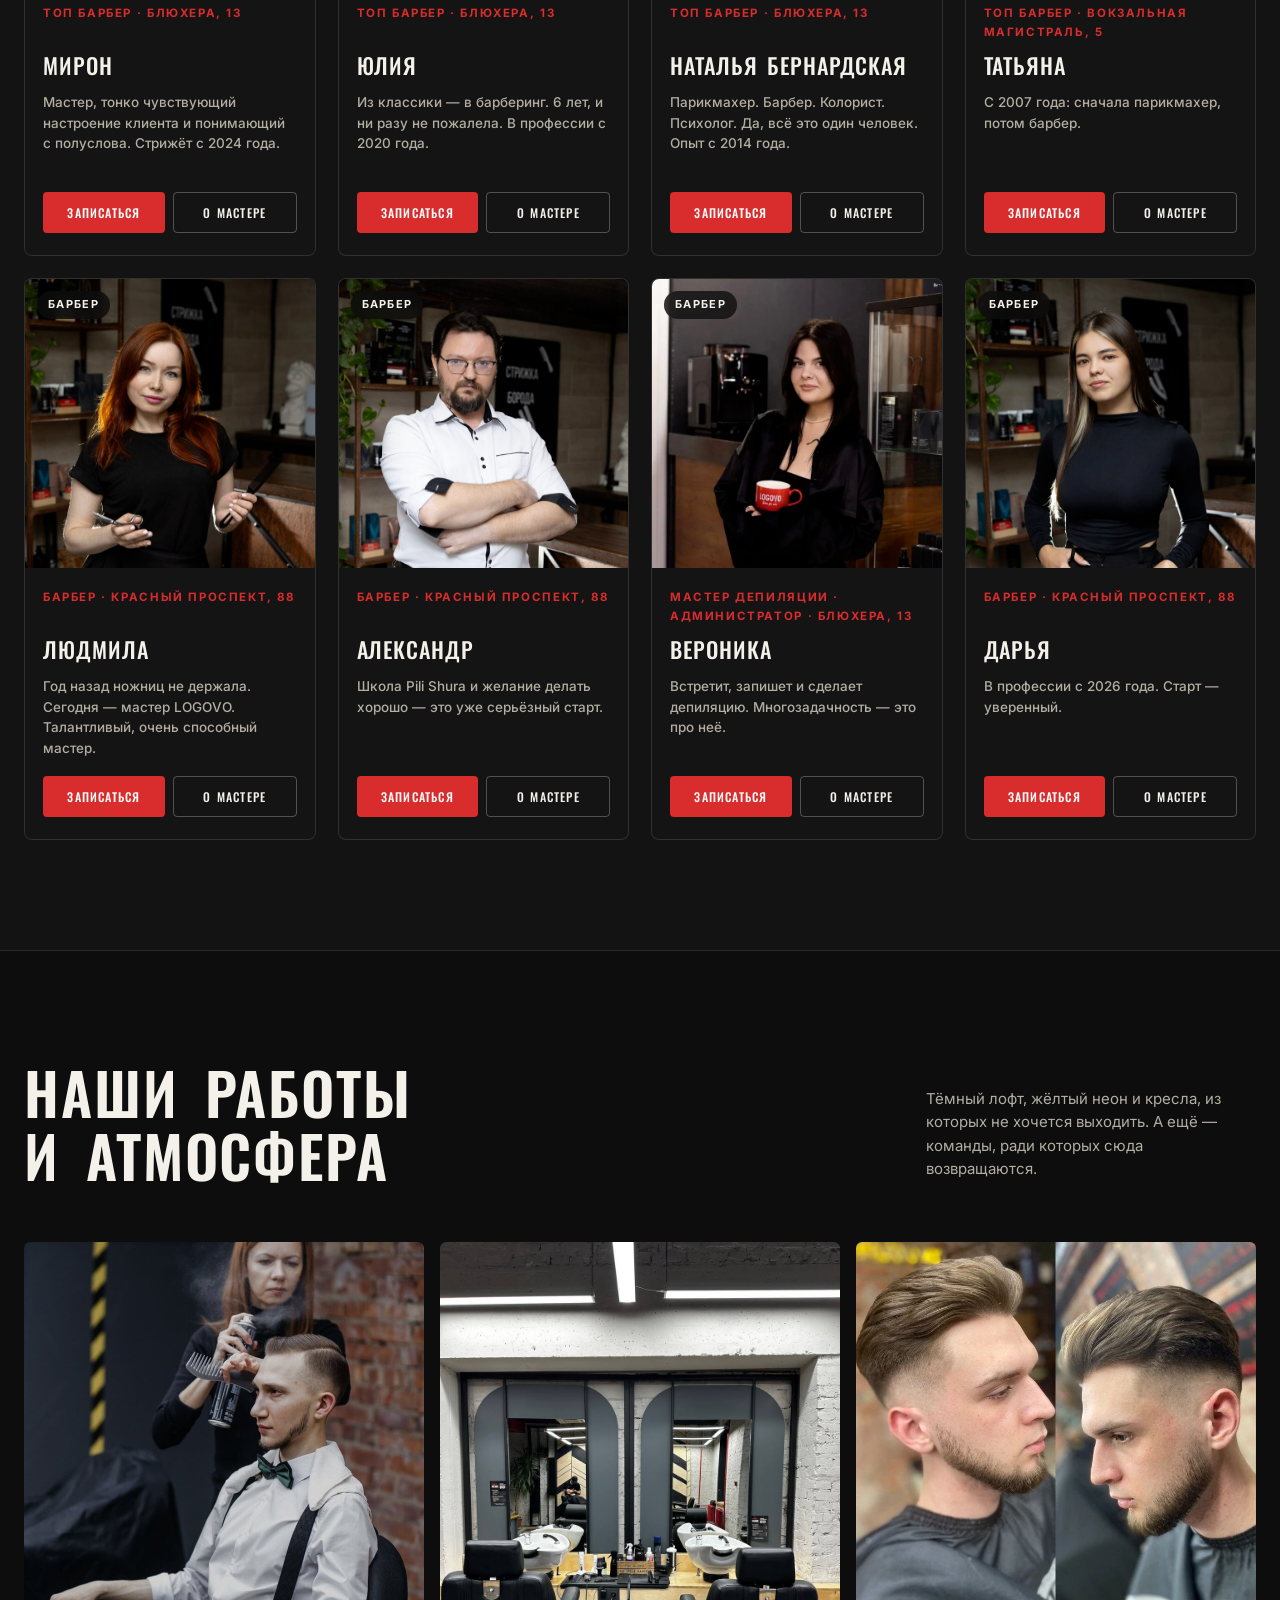
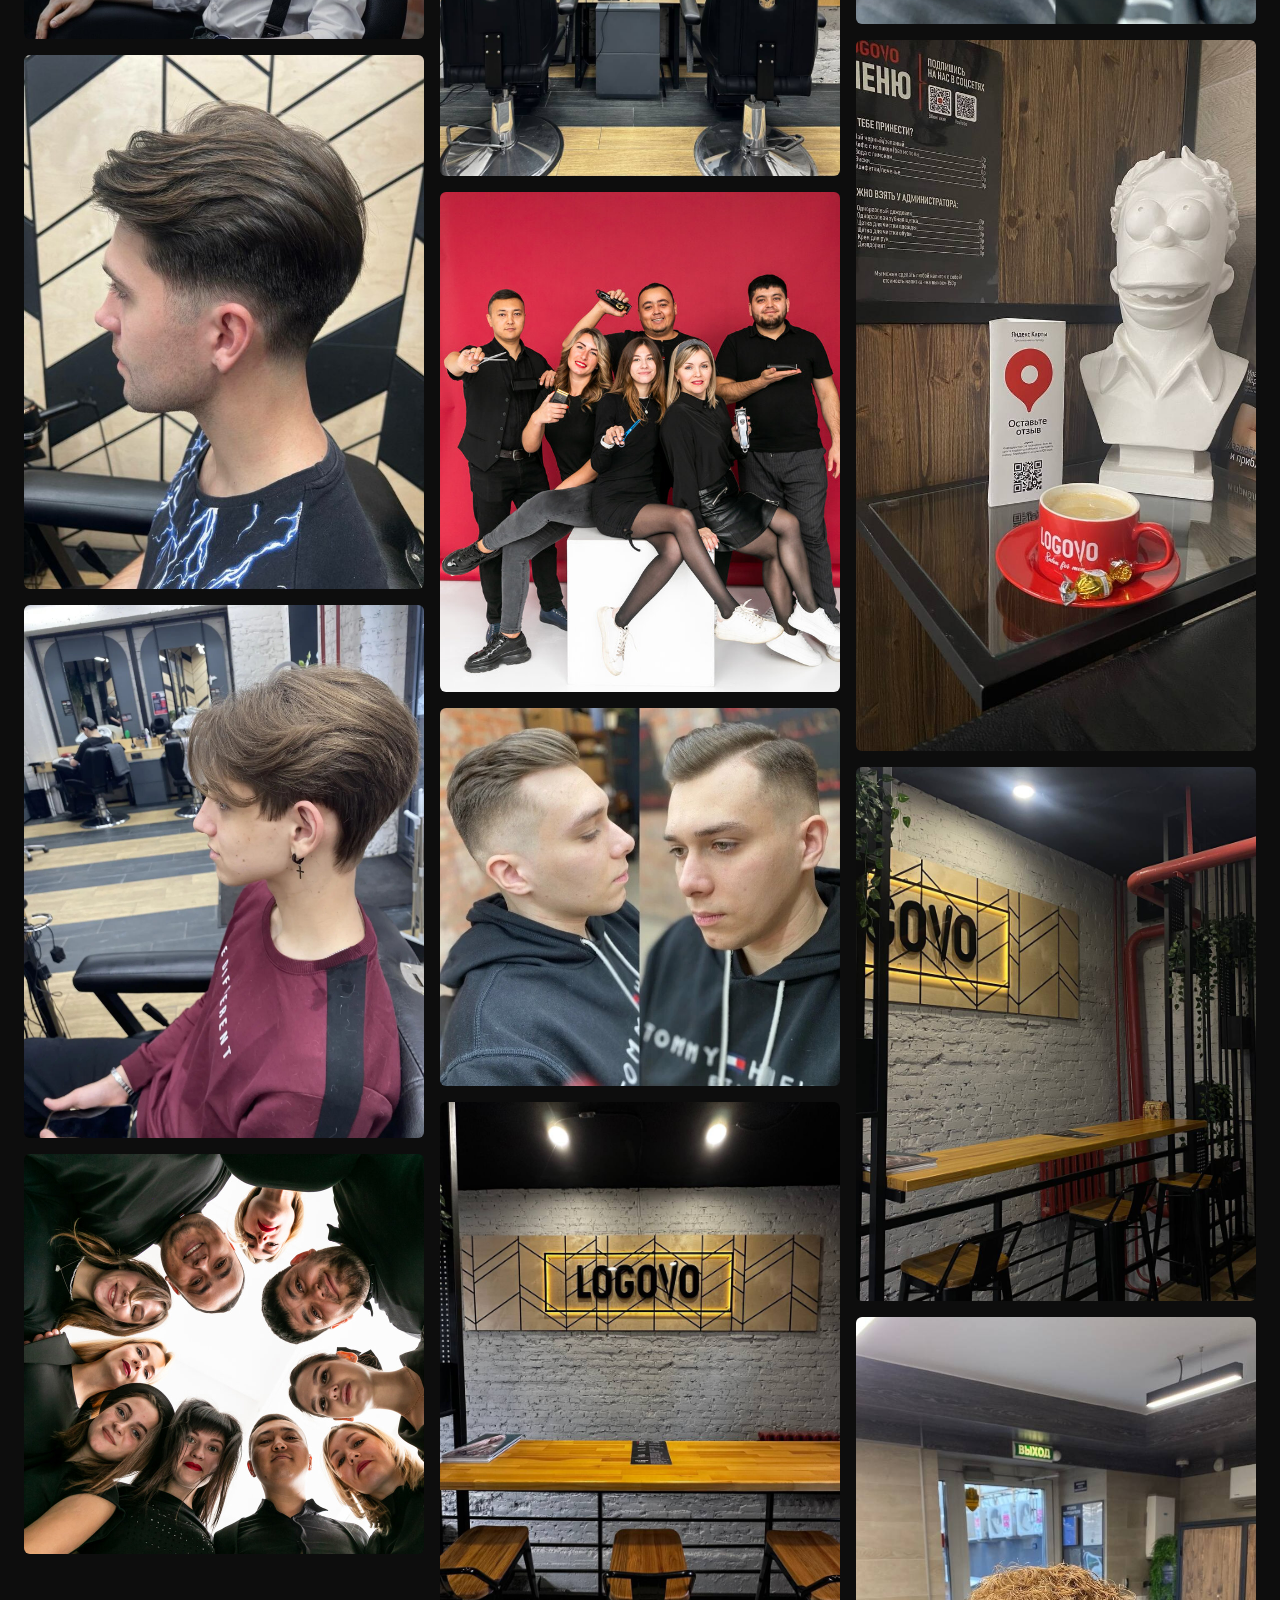
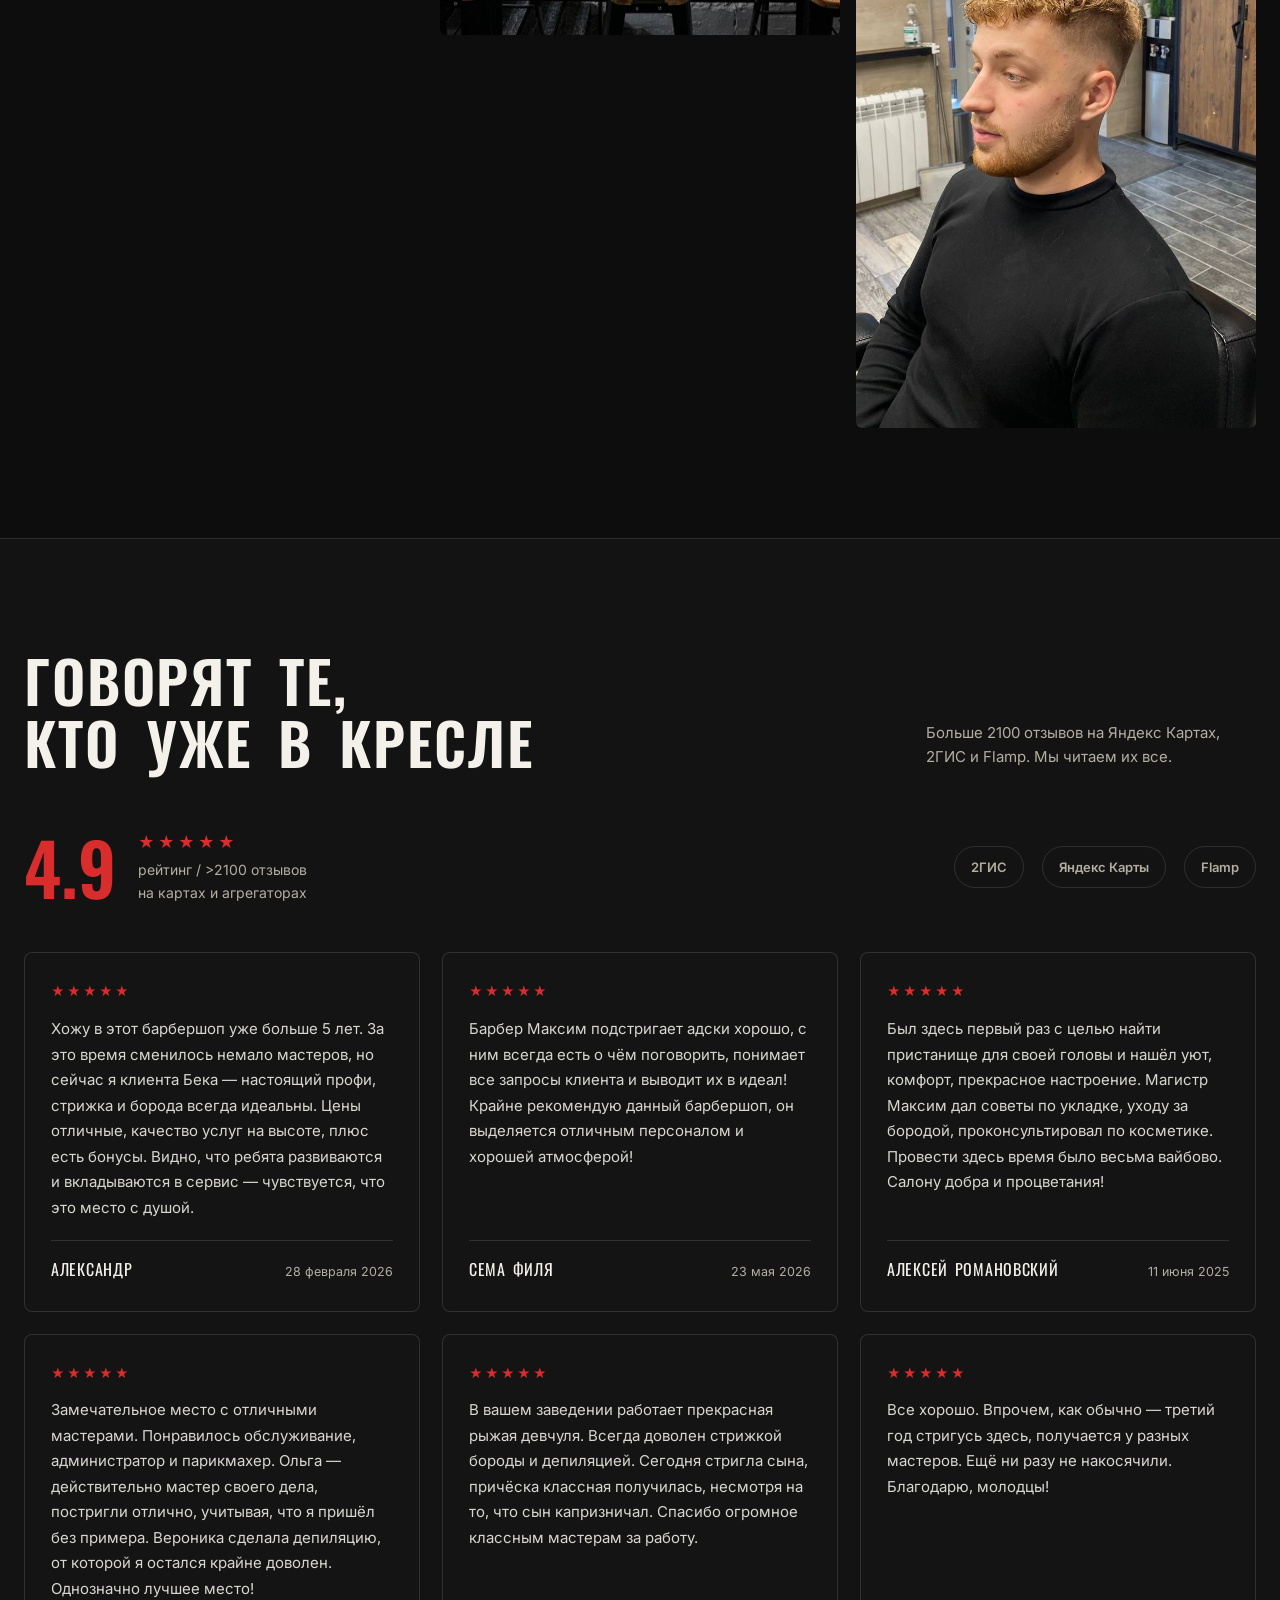
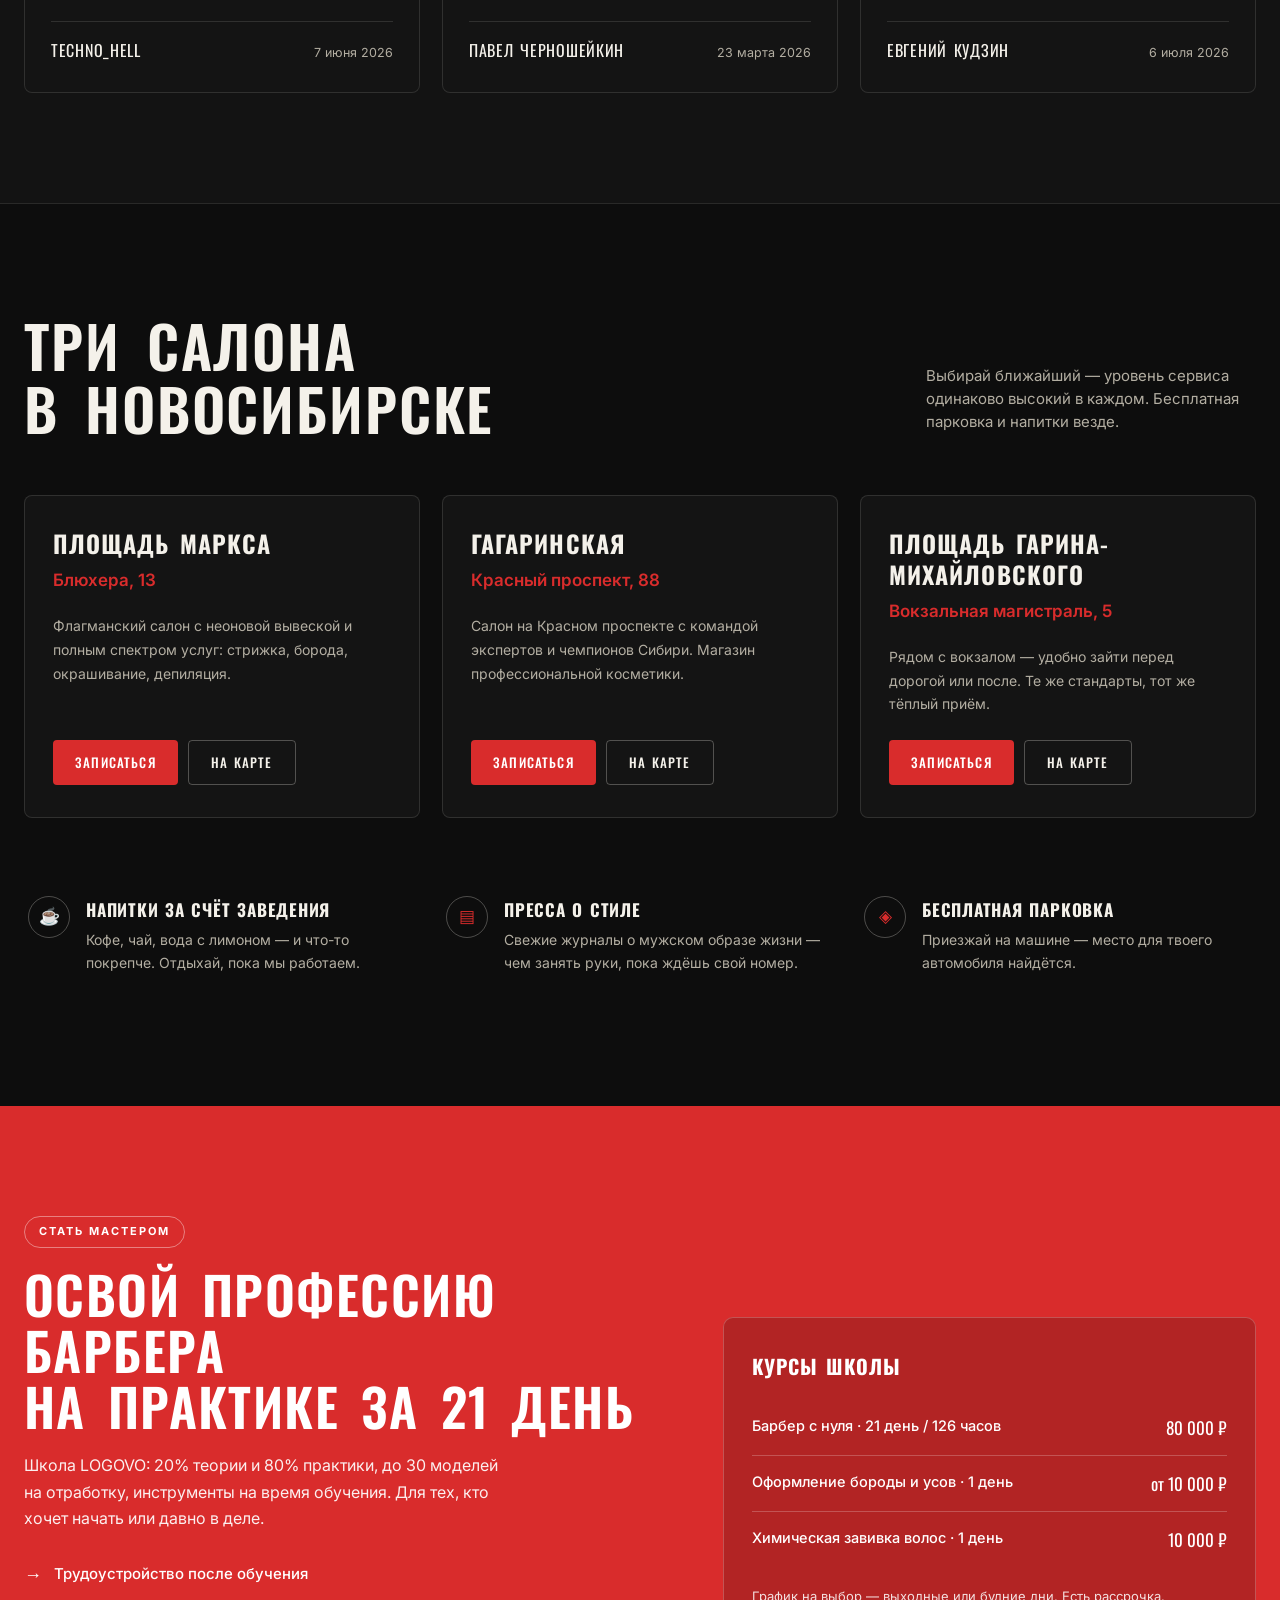
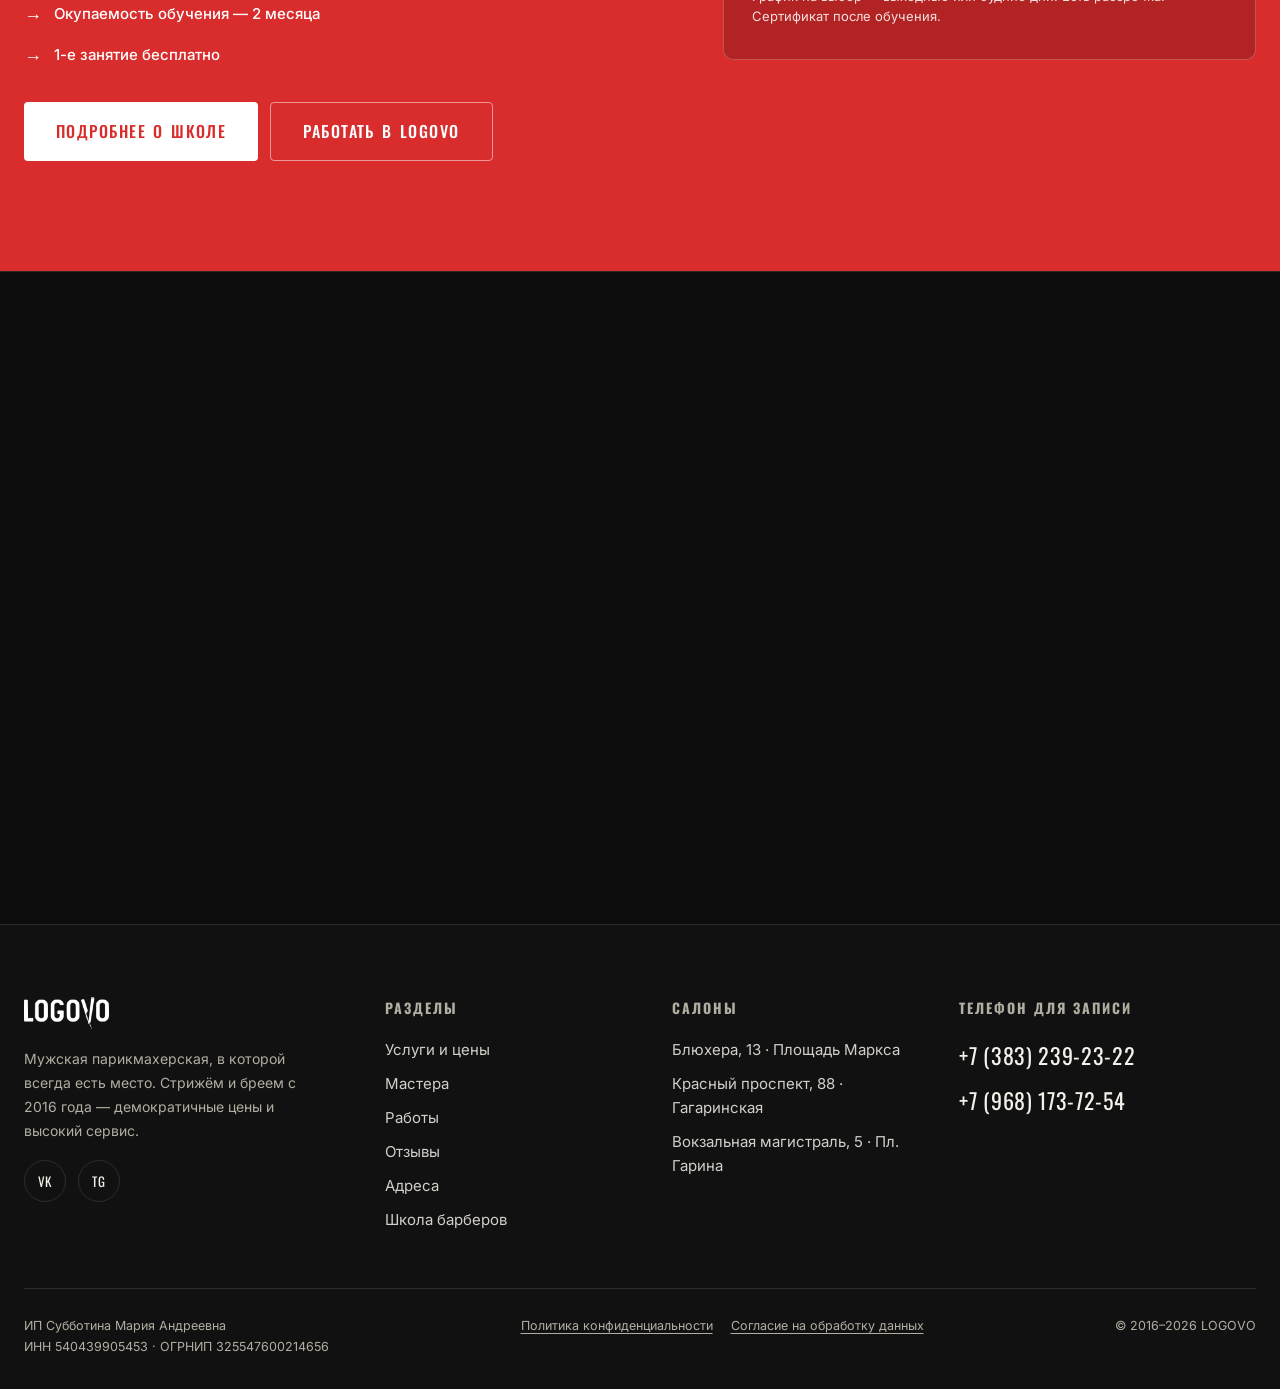
==== commit cca2e025: "Update: remove section numbers, fix school mobile layout" ====
--- a/index.html
+++ b/index.html
@@ -9,7 +9,7 @@
 <link rel="preconnect" href="https://fonts.googleapis.com">
 <link rel="preconnect" href="https://fonts.gstatic.com" crossorigin>
 <link href="https://fonts.googleapis.com/css2?family=Inter:wght@400;500;600;700&family=Oswald:wght@400;500;600;700&display=swap" rel="stylesheet">
-<link rel="stylesheet" href="css/style.css?v=21">
+<link rel="stylesheet" href="css/style.css?v=22">
 </head>
 <body>
 <div class="grain" aria-hidden="true"></div>
@@ -102,7 +102,6 @@
 <section class="section" id="why">
   <div class="container">
     <div class="section-head reveal">
-      <div class="section-head__num">02</div>
       <h2 class="section-head__title">Почему прийти к нам&nbsp;&mdash;<br>твой лучший выбор</h2>
       <p class="section-head__sub">Предсказуемый сервис, когда точно знаешь чего ожидать. Больше 80 000 довольных клиентов и 5000+ стрижек в месяц — и только лучшая косметика известных брендов.</p>
     </div>
@@ -150,7 +149,6 @@
 <section class="section section--alt section--line" id="services">
   <div class="container">
     <div class="section-head reveal">
-      <div class="section-head__num">03</div>
       <h2 class="section-head__title">Услуги и цены</h2>
       <p class="section-head__sub">Честный прайс без звёздочек. Итоговая стоимость зависит от длины волос и сложности работы — мастер предупредит до начала.</p>
     </div>
@@ -216,7 +214,6 @@
 <section class="section section--line" id="bonus">
   <div class="container">
     <div class="section-head reveal">
-      <div class="section-head__num">04</div>
       <h2 class="section-head__title">Бонусная<br>система</h2>
       <p class="section-head__sub">Забирай бонусы за визиты, дни рождения и траты. Кэшбэк копится 90 дней — успей потратить на стрижку или уход.</p>
     </div>
@@ -245,7 +242,6 @@
 <section class="section section--alt section--line" id="masters">
   <div class="container">
     <div class="section-head reveal">
-      <div class="section-head__num">05</div>
       <h2 class="section-head__title">Мастера, к которым<br>возвращаются</h2>
       <p class="section-head__sub">У большинства клиентов есть свой мастер — тот, кто знает, как ты носишь бороду и что тебе идёт. Найди своего.</p>
     </div>
@@ -265,7 +261,6 @@
 <section class="section section--line" id="gallery">
   <div class="container">
     <div class="section-head reveal">
-      <div class="section-head__num">06</div>
       <h2 class="section-head__title">Наши работы<br>и атмосфера</h2>
       <p class="section-head__sub">Тёмный лофт, жёлтый неон и кресла, из которых не хочется выходить. А ещё — команды, ради которых сюда возвращаются.</p>
     </div>
@@ -278,7 +273,6 @@
 <section class="section section--alt section--line" id="reviews">
   <div class="container">
     <div class="section-head reveal">
-      <div class="section-head__num">07</div>
       <h2 class="section-head__title">Говорят те,<br>кто уже в кресле</h2>
       <p class="section-head__sub">Больше 2100 отзывов на Яндекс Картах, 2ГИС и Flamp. Мы читаем их все.</p>
     </div>
@@ -306,7 +300,6 @@
 <section class="section section--line" id="salons">
   <div class="container">
     <div class="section-head reveal">
-      <div class="section-head__num">08</div>
       <h2 class="section-head__title">Три салона<br>в Новосибирске</h2>
       <p class="section-head__sub">Выбирай ближайший — уровень сервиса одинаково высокий в каждом. Бесплатная парковка и напитки везде.</p>
     </div>
@@ -487,7 +480,7 @@
 
 <a class="btn btn--red float-cta" id="floatCta" href="https://n892511.yclients.com/" target="_blank" rel="noopener">Записаться</a>
 
-<script src="js/data.js?v=21"></script>
-<script src="js/app.js?v=21"></script>
+<script src="js/data.js?v=22"></script>
+<script src="js/app.js?v=22"></script>
 </body>
 </html>
--- a/css/style.css
+++ b/css/style.css
@@ -0,0 +1,1088 @@
+/* LOGOVO — лендинг. Визуальное направление: «Мужской журнал» */
+:root {
+  --bg: #0E0E0E;
+  --bg-2: #141414;
+  --bg-3: #1A1A1A;
+  --paper: #F4F1EA;
+  --muted: #B3AEA2;
+  --red: #D92C2C;
+  --red-deep: #B21F1F;
+  --line: rgba(244, 241, 234, 0.12);
+  --line-strong: rgba(244, 241, 234, 0.28);
+  --font-display: 'Oswald', 'Arial Narrow', sans-serif;
+  --font-body: 'Inter', -apple-system, BlinkMacSystemFont, 'Segoe UI', sans-serif;
+  --max: 1280px;
+  --ease: cubic-bezier(0.22, 1, 0.36, 1);
+  --radius: 4px;
+}
+
+*, *::before, *::after { box-sizing: border-box; margin: 0; padding: 0; }
+[hidden] { display: none !important; }
+html { scroll-behavior: smooth; -webkit-text-size-adjust: 100%; }
+body {
+  font-family: var(--font-body);
+  font-size: 16px;
+  line-height: 1.6;
+  color: var(--paper);
+  background: var(--bg) url("../assets/brand/texture.jpg") center / cover fixed no-repeat;
+  overflow-x: hidden;
+  -webkit-font-smoothing: antialiased;
+}
+img { max-width: 100%; height: auto; display: block; }
+a { color: inherit; text-decoration: none; }
+button { cursor: pointer; border: none; background: none; font-family: inherit; color: inherit; }
+input, select, textarea { font-family: inherit; font-size: inherit; color: inherit; }
+ul, ol { list-style: none; }
+
+/* ——— Зерно поверх фона ——— */
+.grain {
+  position: fixed; inset: 0; z-index: 1; pointer-events: none; opacity: 0.3;
+  background-image: url("data:image/svg+xml,%3Csvg viewBox='0 0 256 256' xmlns='http://www.w3.org/2000/svg'%3E%3Cfilter id='n'%3E%3CfeTurbulence type='fractalNoise' baseFrequency='0.9' numOctaves='4' stitchTiles='stitch'/%3E%3C/filter%3E%3Crect width='100%25' height='100%25' filter='url(%23n)' opacity='0.05'/%3E%3C/svg%3E");
+  background-size: 220px;
+  opacity: 0.35;
+}
+
+.container { width: 100%; max-width: var(--max); margin: 0 auto; padding: 0 24px; position: relative; z-index: 2; }
+
+/* ——— Типографика ——— */
+.display {
+  font-family: var(--font-display);
+  font-weight: 600;
+  text-transform: uppercase;
+  letter-spacing: 0.01em;
+  line-height: 0.95;
+}
+.label {
+  font-family: var(--font-body);
+  font-size: 12px;
+  font-weight: 600;
+  letter-spacing: 0.18em;
+  text-transform: uppercase;
+  color: var(--muted);
+}
+.label--red { color: var(--red); }
+
+.section { padding: 110px 0; position: relative; background: rgba(14, 14, 14, 0.9); }
+.section--tight { padding: 80px 0; }
+.section--alt { background: rgba(20, 20, 20, 0.92); }
+.section--line { border-top: 1px solid var(--line); }
+
+.section-head {
+  display: grid;
+  grid-template-columns: 1fr auto;
+  gap: 24px;
+  align-items: end;
+  margin-bottom: 56px;
+}
+.section-head:has(.section-head__num) {
+  grid-template-columns: 90px 1fr auto;
+}
+.section-head__num {
+  font-family: var(--font-display);
+  font-size: 15px;
+  font-weight: 500;
+  color: var(--red);
+  letter-spacing: 0.12em;
+  padding-bottom: 10px;
+  border-bottom: 1px solid var(--red);
+}
+.section-head__title {
+  font-family: var(--font-display);
+  font-weight: 600;
+  text-transform: uppercase;
+  font-size: clamp(34px, 5vw, 58px);
+  line-height: 1.08;
+  letter-spacing: 0.032em;
+  word-spacing: 0.16em;
+}
+.section-head__sub {
+  max-width: 330px;
+  color: var(--muted);
+  font-size: 15px;
+  line-height: 1.55;
+  padding-bottom: 6px;
+}
+.section-head--center { grid-template-columns: 1fr; text-align: center; justify-items: center; }
+.section-head--center .section-head__sub { max-width: 520px; }
+
+/* ——— Кнопки ——— */
+.btn {
+  display: inline-flex; align-items: center; justify-content: center; gap: 10px;
+  padding: 16px 32px;
+  font-family: var(--font-display);
+  font-size: 16px;
+  font-weight: 500;
+  letter-spacing: 0.08em;
+  text-transform: uppercase;
+  border-radius: var(--radius);
+  transition: all 0.3s var(--ease);
+  white-space: nowrap;
+}
+.btn--red { background: var(--red); color: #fff; }
+.btn--red:hover { background: var(--red-deep); transform: translateY(-2px); }
+.btn--ghost { background: transparent; color: var(--paper); border: 1px solid var(--line-strong); }
+.btn--ghost:hover { border-color: var(--paper); background: rgba(244,241,234,0.06); transform: translateY(-2px); }
+.btn--block { width: 100%; }
+.btn--sm { padding: 11px 22px; font-size: 13px; }
+
+/* ——— Хедер ——— */
+.header {
+  position: fixed; top: 0; left: 0; right: 0; z-index: 100;
+  background: rgba(14, 14, 14, 0.82);
+  backdrop-filter: blur(14px); -webkit-backdrop-filter: blur(14px);
+  border-bottom: 1px solid transparent;
+  transition: border-color 0.3s, background 0.3s;
+}
+.header.is-scrolled { border-bottom-color: var(--line); background: rgba(14, 14, 14, 0.94); }
+.header__inner {
+  display: flex; align-items: center; justify-content: space-between;
+  height: 82px; gap: 28px;
+}
+.header__logo-img { height: 42px; width: auto; }
+.header__nav { display: flex; gap: 26px; }
+.header__link {
+  font-size: 13px; font-weight: 500; letter-spacing: 0.06em; text-transform: uppercase;
+  color: var(--muted); transition: color 0.2s; position: relative;
+}
+.header__link:hover { color: var(--paper); }
+.header__link::after {
+  content: ''; position: absolute; left: 0; bottom: -6px; height: 2px; width: 0;
+  background: var(--red); transition: width 0.25s var(--ease);
+}
+.header__link:hover::after { width: 100%; }
+.header__actions { display: flex; align-items: center; gap: 18px; }
+.header__phone-wrap { display: flex; flex-direction: column; align-items: flex-end; line-height: 1.25; }
+.header__phone { font-size: 15px; font-weight: 600; transition: color 0.2s; }
+.header__phone-wrap:hover .header__phone { color: var(--red); }
+.header__phone-sub { font-size: 10.5px; letter-spacing: 0.08em; text-transform: uppercase; color: var(--muted); }
+.header__burger {
+  display: none; flex-direction: column; gap: 6px; padding: 8px;
+}
+.header__burger span { display: block; width: 26px; height: 2px; background: var(--paper); transition: all 0.3s var(--ease); }
+.header__burger.active span:nth-child(1) { transform: rotate(45deg) translate(6px, 6px); }
+.header__burger.active span:nth-child(2) { opacity: 0; }
+.header__burger.active span:nth-child(3) { transform: rotate(-45deg) translate(6px, -6px); }
+
+.mobile-menu {
+  position: fixed; inset: 0; z-index: 99;
+  background: rgba(14,14,14,0.98);
+  display: flex; flex-direction: column; justify-content: center; align-items: center; gap: 28px;
+  opacity: 0; visibility: hidden; transition: all 0.35s var(--ease);
+}
+.mobile-menu.open { opacity: 1; visibility: visible; }
+.mobile-menu a {
+  font-family: var(--font-display); font-size: 32px; text-transform: uppercase;
+  letter-spacing: 0.04em; color: var(--paper);
+}
+.mobile-menu a:hover { color: var(--red); }
+
+/* ——— Герой ——— */
+.hero {
+  position: relative;
+  padding: 118px 0 0;
+  overflow: hidden;
+}
+.hero__bg {
+  position: absolute; inset: 0;
+  background:
+    radial-gradient(ellipse 110% 85% at 82% 8%, rgba(217, 44, 44, 0.18), transparent 52%),
+    linear-gradient(180deg, rgba(14, 14, 14, 0.42) 0%, rgba(14, 14, 14, 0.62) 100%),
+    url("../assets/brand/texture.jpg") center / cover no-repeat;
+}
+.hero__bg::after {
+  content: '';
+  position: absolute; inset: 0;
+  background-image: url("data:image/svg+xml,%3Csvg viewBox='0 0 256 256' xmlns='http://www.w3.org/2000/svg'%3E%3Cfilter id='n'%3E%3CfeTurbulence type='fractalNoise' baseFrequency='0.75' numOctaves='4' stitchTiles='stitch'/%3E%3C/filter%3E%3Crect width='100%25' height='100%25' filter='url(%23n)' opacity='0.1'/%3E%3C/svg%3E");
+  background-size: 190px;
+  opacity: 0.7;
+  pointer-events: none;
+}
+.hero__inner { position: relative; z-index: 2; }
+.hero__topline {
+  display: flex; justify-content: space-between; align-items: center; gap: 20px;
+  margin-bottom: 30px;
+}
+.hero__tag {
+  display: inline-flex; align-items: center; gap: 10px;
+  font-size: 12px; font-weight: 600; letter-spacing: 0.22em; text-transform: uppercase;
+  color: var(--paper);
+}
+.hero__tag::before {
+  content: ''; width: 8px; height: 8px; border-radius: 50%; background: var(--red);
+  flex-shrink: 0;
+}
+.hero__place {
+  font-size: 12px; font-weight: 600; letter-spacing: 0.22em; text-transform: uppercase;
+  color: var(--paper); text-align: right;
+}
+.hero__content {
+  display: grid; grid-template-columns: 1fr 420px; gap: 56px; align-items: center;
+  padding-bottom: 56px;
+}
+.hero__title {
+  font-family: var(--font-display);
+  font-weight: 700; text-transform: uppercase;
+  font-size: clamp(56px, 8.2vw, 112px);
+  line-height: 1.12;
+  letter-spacing: 0.022em;
+  word-spacing: 0.14em;
+  margin-bottom: 26px;
+}
+.hero__title em { font-style: normal; color: var(--red); }
+.hero__lead {
+  font-size: 17px; color: rgba(244, 241, 234, 0.88); max-width: 460px;
+  margin-bottom: 30px; line-height: 1.65;
+}
+.hero__price { display: flex; align-items: center; gap: 18px; margin-bottom: 32px; }
+.hero__price-value {
+  font-family: var(--font-display); font-size: clamp(34px, 4vw, 54px); font-weight: 600;
+  color: var(--paper); line-height: 1; letter-spacing: 0.035em; word-spacing: 0.12em;
+}
+.hero__price-caption {
+  font-size: 12px; line-height: 1.45; color: var(--muted);
+  letter-spacing: 0.06em; text-transform: uppercase;
+}
+.hero__cta { display: flex; flex-wrap: wrap; gap: 14px; }
+
+.hero__photo {
+  position: relative; margin: 0; border-radius: 6px; overflow: visible;
+}
+.hero__photo img {
+  width: 100%; aspect-ratio: 1228 / 1288; object-fit: cover; object-position: center;
+  border-radius: 6px;
+  filter: contrast(1.06);
+}
+.hero__photo::after {
+  content: '';
+  position: absolute; left: 0; right: 0; bottom: 0; height: 42%;
+  border-radius: 0 0 6px 6px;
+  background: linear-gradient(180deg, transparent, rgba(0, 0, 0, 0.62));
+  pointer-events: none;
+}
+.hero__photo-caption {
+  position: absolute; left: 22px; bottom: 22px; z-index: 2;
+  font-family: var(--font-display); font-size: 17px; font-weight: 500;
+  text-transform: uppercase; letter-spacing: 0.05em; line-height: 1.3;
+  color: #fff;
+}
+.hero__stamp {
+  position: absolute; right: -14px; bottom: 34px; z-index: 3;
+  transform: rotate(-8deg);
+  background: var(--red); color: #fff;
+  font-family: var(--font-display); font-size: 13px; font-weight: 600;
+  text-transform: uppercase; letter-spacing: 0.1em; line-height: 1.35;
+  text-align: center; padding: 13px 20px;
+}
+
+/* ——— Полоса записи в герое ——— */
+.hero__booking {
+  position: relative; z-index: 2;
+  background: rgba(14, 14, 14, 0.88);
+  border-top: 1px solid var(--line);
+  padding: 34px 0 40px;
+}
+.hero__booking-inner {
+  display: grid; grid-template-columns: 280px 1fr; gap: 36px; align-items: center;
+}
+.hero__booking-title {
+  font-family: var(--font-display); font-size: 26px; font-weight: 600;
+  text-transform: uppercase; letter-spacing: 0.03em; margin-bottom: 8px;
+}
+.hero__booking-sub { font-size: 13.5px; color: var(--muted); line-height: 1.55; }
+.booking-strip { background: transparent; border: none; padding: 0; backdrop-filter: none; }
+.booking-strip__fields {
+  display: grid; grid-template-columns: 1fr 1fr auto; gap: 18px; align-items: start;
+  margin-bottom: 6px;
+}
+.booking-strip .field { margin-bottom: 4px; }
+.field__label {
+  display: block; font-size: 11px; font-weight: 600; letter-spacing: 0.14em;
+  text-transform: uppercase; color: var(--muted); margin-bottom: 6px;
+}
+.booking-strip .field__input {
+  background: transparent;
+  border: none; border-bottom: 1px solid var(--line-strong);
+  border-radius: 0; padding: 10px 2px; font-size: 16px;
+}
+.booking-strip .field__input:focus {
+  outline: none; border-bottom-color: var(--red);
+}
+.booking-strip .btn { margin-top: 26px; }
+.booking-strip .checkbox { margin-top: 10px; }
+
+/* ——— Форма записи ——— */
+.form-card {
+  background: rgba(26, 26, 26, 0.92);
+  border: 1px solid var(--line);
+  border-radius: 8px;
+  padding: 32px 28px;
+  backdrop-filter: blur(10px); -webkit-backdrop-filter: blur(10px);
+}
+.form-card__title {
+  font-family: var(--font-display); font-size: 24px; font-weight: 600;
+  text-transform: uppercase; letter-spacing: 0.03em; margin-bottom: 8px;
+}
+.form-card__sub { font-size: 14px; color: var(--muted); margin-bottom: 22px; line-height: 1.5; }
+.field { margin-bottom: 14px; }
+.field__input, .field__select, .field__textarea {
+  width: 100%; padding: 14px 16px;
+  background: rgba(14,14,14,0.7);
+  border: 1px solid var(--line);
+  border-radius: var(--radius);
+  color: var(--paper); font-size: 15px;
+  transition: border-color 0.2s;
+  appearance: none; -webkit-appearance: none;
+}
+.field__select {
+  background-image: url("data:image/svg+xml,%3Csvg xmlns='http://www.w3.org/2000/svg' width='12' height='8' viewBox='0 0 12 8'%3E%3Cpath d='M1 1l5 5 5-5' stroke='%239A958C' stroke-width='1.5' fill='none'/%3E%3C/svg%3E");
+  background-repeat: no-repeat; background-position: right 16px center;
+}
+.field__textarea { min-height: 96px; resize: vertical; }
+.field__input::placeholder, .field__textarea::placeholder { color: rgba(154,149,140,0.7); }
+.field__input:focus, .field__select:focus, .field__textarea:focus {
+  outline: none; border-color: var(--red);
+}
+.field__error { display: block; min-height: 0; font-size: 12px; color: var(--red); margin-top: 5px; }
+.checkbox {
+  display: flex; align-items: flex-start; gap: 10px;
+  font-size: 12px; color: var(--muted); line-height: 1.45; cursor: pointer; margin: 6px 0 16px;
+}
+.checkbox input { position: absolute; opacity: 0; pointer-events: none; }
+.checkbox__mark {
+  flex-shrink: 0; width: 18px; height: 18px; margin-top: 1px;
+  border: 1px solid var(--line-strong); border-radius: 3px;
+  transition: all 0.2s; position: relative;
+}
+.checkbox input:checked + .checkbox__mark { background: var(--red); border-color: var(--red); }
+.checkbox input:checked + .checkbox__mark::after {
+  content: ''; position: absolute; left: 5px; top: 1px; width: 5px; height: 10px;
+  border: solid #fff; border-width: 0 2px 2px 0; transform: rotate(45deg);
+}
+.checkbox a { color: var(--paper); text-decoration: underline; text-underline-offset: 2px; }
+.form-card__note { font-size: 11px; color: rgba(154,149,140,0.75); margin-top: 12px; line-height: 1.45; }
+.form-success {
+  display: none; text-align: center; padding: 28px 8px;
+}
+.form-success.is-visible { display: block; }
+.form-success__icon {
+  width: 52px; height: 52px; margin: 0 auto 16px;
+  border: 2px solid var(--red); border-radius: 50%;
+  display: flex; align-items: center; justify-content: center;
+  color: var(--red); font-size: 24px;
+}
+.form-card.is-done .form-card__body { display: none; }
+
+/* ——— Бегущая строка ——— */
+.marquee {
+  overflow: hidden; background: var(--red); padding: 18px 0;
+  border-top: 1px solid rgba(0,0,0,0.15); border-bottom: 1px solid rgba(0,0,0,0.15);
+  position: relative; z-index: 2;
+}
+.marquee__track {
+  display: flex; gap: 0; width: max-content;
+  animation: marquee 38s linear infinite;
+}
+.marquee__item {
+  display: flex; align-items: center; gap: 28px; padding-right: 28px;
+  font-family: var(--font-display); font-size: 20px; font-weight: 500;
+  text-transform: uppercase; letter-spacing: 0.1em; color: #fff;
+  white-space: nowrap;
+}
+.marquee__item i {
+  font-style: normal; opacity: 0.55; font-size: 14px;
+}
+@keyframes marquee { from { transform: translateX(0); } to { transform: translateX(-50%); } }
+
+/* ——— Цифры ——— */
+.stats { display: grid; grid-template-columns: repeat(4, 1fr); gap: 1px; background: var(--line); border: 1px solid var(--line); }
+.stat {
+  background: var(--bg); padding: 38px 28px;
+  transition: background 0.3s;
+}
+.stat:hover { background: var(--bg-3); }
+.stat__value {
+  font-family: var(--font-display); font-size: clamp(36px, 4vw, 52px); font-weight: 600;
+  line-height: 1; margin-bottom: 10px;
+}
+.stat__value span { color: var(--red); }
+.stat__label { font-size: 13px; color: var(--muted); line-height: 1.5; }
+
+/* ——— Преимущества ——— */
+.features { display: grid; grid-template-columns: repeat(3, 1fr); gap: 28px; margin-top: 56px; }
+.feature {
+  padding: 32px 28px; border: 1px solid var(--line); border-radius: 8px;
+  transition: border-color 0.3s, transform 0.3s var(--ease);
+}
+.feature:hover { border-color: var(--line-strong); transform: translateY(-4px); }
+.feature__icon {
+  width: 44px; height: 44px; margin-bottom: 20px;
+  display: flex; align-items: center; justify-content: center;
+  border: 1px solid var(--line-strong); border-radius: 50%;
+  color: var(--red); font-size: 18px;
+}
+.feature__title {
+  font-family: var(--font-display); font-size: 20px; font-weight: 500;
+  text-transform: uppercase; letter-spacing: 0.03em; margin-bottom: 12px;
+}
+.feature__text { font-size: 14.5px; color: var(--muted); line-height: 1.65; }
+
+/* ——— Цены ——— */
+.tabs { display: flex; flex-wrap: wrap; gap: 10px; margin-bottom: 40px; }
+.tab {
+  padding: 12px 22px; border: 1px solid var(--line); border-radius: 100px;
+  font-family: var(--font-display); font-size: 14px; font-weight: 500;
+  letter-spacing: 0.08em; text-transform: uppercase; color: var(--muted);
+  transition: all 0.25s var(--ease);
+}
+.tab:hover { color: var(--paper); border-color: var(--line-strong); }
+.tab.active { background: var(--red); border-color: var(--red); color: #fff; }
+.price-panel { display: none; }
+.price-panel.active { display: block; animation: fadeUp 0.45s var(--ease); }
+.price-list { border-top: 1px solid var(--line); }
+.price-row {
+  display: flex; justify-content: space-between; align-items: baseline; gap: 24px;
+  padding: 18px 4px; border-bottom: 1px solid var(--line);
+  transition: background 0.2s, padding-left 0.25s var(--ease);
+}
+.price-row:hover { background: rgba(244,241,234,0.03); padding-left: 12px; }
+.price-row__name { font-size: 16px; font-weight: 500; }
+.price-row__val {
+  font-family: var(--font-display); font-size: 18px; font-weight: 500;
+  color: var(--red); white-space: nowrap; letter-spacing: 0.03em;
+}
+.price-cta { margin-top: 40px; display: flex; align-items: center; gap: 20px; flex-wrap: wrap; }
+.price-cta__note { font-size: 13px; color: var(--muted); }
+
+/* ——— Бонусы ——— */
+.bonuses { display: grid; grid-template-columns: repeat(3, 1fr); gap: 24px; }
+.bonus {
+  position: relative; overflow: hidden;
+  padding: 36px 30px 32px;
+  background: var(--bg-3);
+  border: 1px solid var(--line);
+  border-radius: 8px;
+  transition: transform 0.35s var(--ease), border-color 0.3s;
+}
+.bonus:hover { transform: translateY(-6px); border-color: rgba(217,44,44,0.5); }
+.bonus__num {
+  font-family: var(--font-display); font-size: 64px; font-weight: 600;
+  color: var(--red); line-height: 1; margin-bottom: 16px;
+}
+.bonus__title {
+  font-family: var(--font-display); font-size: 21px; text-transform: uppercase;
+  letter-spacing: 0.03em; margin-bottom: 12px;
+}
+.bonus__text { font-size: 14.5px; color: var(--muted); line-height: 1.65; margin-bottom: 22px; }
+.bonus__link {
+  font-family: var(--font-display); font-size: 14px; letter-spacing: 0.1em; text-transform: uppercase;
+  color: var(--paper); border-bottom: 1px solid var(--red); padding-bottom: 3px;
+  transition: color 0.2s;
+}
+.bonus__link:hover { color: var(--red); }
+
+/* ——— Мастера ——— */
+.masters-filter { display: flex; flex-wrap: wrap; gap: 10px; margin-bottom: 36px; }
+.masters-grid {
+  display: grid; grid-template-columns: repeat(4, 1fr); gap: 22px;
+}
+/* пока все карточки закрыты — одинаковая высота и ровный низ;
+   когда открыта одна — соседи не растягиваются */
+.masters-grid:has(.master.is-open) { align-items: start; }
+@media (min-width: 1101px) {
+  .master { min-height: 562px; }
+}
+.master {
+  background: var(--bg-2); border: 1px solid var(--line); border-radius: 8px;
+  overflow: hidden; display: flex; flex-direction: column;
+  transition: transform 0.35s var(--ease), border-color 0.3s, box-shadow 0.3s;
+}
+.master:hover {
+  transform: translateY(-6px); border-color: var(--line-strong);
+  box-shadow: 0 22px 44px rgba(0,0,0,0.35);
+}
+.master.is-hidden { display: none; }
+.master__photo {
+  position: relative; aspect-ratio: 1 / 1; overflow: hidden; background: var(--bg-3);
+}
+.master__photo img {
+  width: 100%; height: 100%; object-fit: cover; object-position: center top;
+  transition: transform 0.6s var(--ease);
+}
+.master:hover .master__photo img { transform: scale(1.05); }
+.master__level {
+  position: absolute; top: 12px; left: 12px;
+  padding: 5px 11px; border-radius: 100px;
+  font-size: 10px; font-weight: 700; letter-spacing: 0.12em; text-transform: uppercase;
+  background: rgba(14,14,14,0.78); color: var(--paper); backdrop-filter: blur(6px);
+}
+.master__level--expert { background: var(--red); color: #fff; }
+.master__body { padding: 20px 18px 22px; display: flex; flex-direction: column; flex: 1; }
+.master__role {
+  font-size: 10.5px; font-weight: 700; letter-spacing: 0.14em; text-transform: uppercase;
+  color: var(--red); margin-bottom: 7px;
+}
+.master__name {
+  font-family: var(--font-display); font-size: 22px; font-weight: 500;
+  text-transform: uppercase; letter-spacing: 0.02em; margin-bottom: 8px;
+}
+.master__bio { font-size: 13px; color: var(--muted); line-height: 1.55; margin-bottom: 16px; flex: 1; }
+.master__about {
+  display: none; font-size: 12.5px; color: var(--muted); line-height: 1.6;
+  border-top: 1px solid var(--line); padding-top: 14px; margin-bottom: 16px;
+}
+.master.is-open .master__about { display: block; animation: fadeUp 0.35s var(--ease); }
+.master__actions { display: flex; gap: 8px; }
+.master__actions .btn { flex: 1; padding: 11px 10px; font-size: 12px; }
+
+/* ——— Галерея ——— */
+.gallery-grid {
+  column-count: 3; column-gap: 16px;
+}
+.gallery-item {
+  position: relative; break-inside: avoid; margin-bottom: 16px;
+  overflow: hidden; border-radius: 6px; background: var(--bg-3);
+  cursor: zoom-in;
+}
+.gallery-item img {
+  width: 100%; height: auto; display: block;
+  transition: transform 0.6s var(--ease), filter 0.4s;
+}
+.gallery-item:hover img { transform: scale(1.045); filter: brightness(1.08); }
+
+/* ——— Отзывы ——— */
+.reviews-head {
+  display: flex; flex-wrap: wrap; align-items: center; justify-content: space-between;
+  gap: 28px; margin-bottom: 48px;
+}
+.rating-box { display: flex; align-items: center; gap: 22px; }
+.rating-box__value {
+  font-family: var(--font-display); font-size: 72px; font-weight: 600; line-height: 1;
+  color: var(--red);
+}
+.rating-box__meta { font-size: 14px; color: var(--muted); line-height: 1.6; }
+.rating-box__stars { color: var(--red); letter-spacing: 3px; font-size: 16px; margin-bottom: 4px; }
+.reviews-sources { display: flex; align-items: center; gap: 18px; flex-wrap: wrap; }
+.reviews-sources a {
+  display: inline-flex; align-items: center; gap: 8px;
+  padding: 10px 16px; border: 1px solid var(--line); border-radius: 100px;
+  font-size: 13px; font-weight: 600; color: var(--muted);
+  transition: all 0.25s;
+}
+.reviews-sources a:hover { border-color: var(--line-strong); color: var(--paper); }
+.reviews-grid { display: grid; grid-template-columns: repeat(3, 1fr); gap: 22px; }
+.review {
+  padding: 28px 26px; background: var(--bg-2); border: 1px solid var(--line);
+  border-radius: 8px; display: flex; flex-direction: column;
+  transition: border-color 0.3s, transform 0.3s var(--ease);
+}
+.review:hover { border-color: var(--line-strong); transform: translateY(-4px); }
+.review__stars { color: var(--red); letter-spacing: 2px; margin-bottom: 14px; font-size: 13px; }
+.review__text { font-size: 14.5px; line-height: 1.7; color: rgba(244,241,234,0.88); margin-bottom: 20px; flex: 1; }
+.review__foot {
+  display: flex; justify-content: space-between; align-items: baseline; gap: 12px;
+  padding-top: 16px; border-top: 1px solid var(--line);
+}
+.review__author { font-family: var(--font-display); font-size: 16px; text-transform: uppercase; letter-spacing: 0.04em; }
+.review__date { font-size: 12px; color: var(--muted); }
+
+/* ——— Салоны ——— */
+.salons-grid { display: grid; grid-template-columns: repeat(3, 1fr); gap: 22px; }
+.salon {
+  position: relative; overflow: hidden; border-radius: 8px;
+  border: 1px solid var(--line); background: var(--bg-2);
+  padding: 32px 28px;
+  display: flex; flex-direction: column; min-height: 280px;
+  transition: border-color 0.3s, transform 0.35s var(--ease);
+}
+.salon:hover { border-color: var(--line-strong); transform: translateY(-5px); }
+.salon__metro {
+  font-family: var(--font-display); font-size: 24px; text-transform: uppercase;
+  letter-spacing: 0.045em; word-spacing: 0.12em; margin-bottom: 8px; line-height: 1.28;
+}
+.salon__address { font-size: 17px; color: var(--red); font-weight: 600; margin-bottom: 20px; }
+.salon__info { font-size: 13.5px; color: var(--muted); line-height: 1.7; margin-bottom: 24px; flex: 1; }
+.salon__actions { display: flex; gap: 10px; flex-wrap: wrap; }
+
+.atmosphere {
+  display: grid; grid-template-columns: repeat(3, 1fr); gap: 22px;
+  margin-top: 56px;
+}
+.atmo {
+  display: flex; gap: 16px; align-items: flex-start;
+  padding: 22px 4px;
+}
+.atmo__icon {
+  flex-shrink: 0; width: 42px; height: 42px;
+  display: flex; align-items: center; justify-content: center;
+  border: 1px solid var(--line-strong); border-radius: 50%;
+  color: var(--red); font-size: 17px;
+}
+.atmo__title { font-family: var(--font-display); font-size: 17px; text-transform: uppercase; letter-spacing: 0.04em; margin-bottom: 6px; }
+.atmo__text { font-size: 13.5px; color: var(--muted); line-height: 1.6; }
+
+/* ——— Школа / CTA ——— */
+.school {
+  position: relative; overflow: hidden;
+  background: var(--red); color: #fff;
+}
+.school__inner {
+  display: grid; grid-template-columns: 1.1fr 0.9fr; gap: 48px; align-items: center;
+}
+.school__tag {
+  display: inline-block; padding: 6px 14px; margin-bottom: 18px;
+  border: 1px solid rgba(255,255,255,0.4); border-radius: 100px;
+  font-size: 11px; font-weight: 700; letter-spacing: 0.18em; text-transform: uppercase;
+}
+.school__title {
+  font-family: var(--font-display); font-size: clamp(32px, 4.4vw, 52px); font-weight: 600;
+  text-transform: uppercase; line-height: 1.08; letter-spacing: 0.028em; word-spacing: 0.14em; margin-bottom: 18px;
+}
+.school__text { font-size: 16px; line-height: 1.65; opacity: 0.92; margin-bottom: 28px; max-width: 480px; }
+.school__points { display: grid; gap: 12px; margin-bottom: 32px; }
+.school__point { display: flex; align-items: center; gap: 12px; font-size: 15px; font-weight: 500; }
+.school__point::before {
+  content: '→'; font-family: var(--font-display); font-size: 18px;
+}
+.btn--onred { background: #fff; color: var(--red); }
+.btn--onred:hover { background: var(--paper); transform: translateY(-2px); }
+.btn--onred-ghost { background: transparent; color: #fff; border: 1px solid rgba(255,255,255,0.5); }
+.btn--onred-ghost:hover { background: rgba(255,255,255,0.12); transform: translateY(-2px); }
+.school__aside {
+  background: rgba(0,0,0,0.18); border: 1px solid rgba(255,255,255,0.22);
+  border-radius: 10px; padding: 32px 28px;
+}
+.school__aside-title {
+  font-family: var(--font-display); font-size: 20px; text-transform: uppercase;
+  letter-spacing: 0.04em; margin-bottom: 18px;
+}
+.school__course { padding: 14px 0; border-bottom: 1px solid rgba(255,255,255,0.22); display: flex; justify-content: space-between; gap: 16px; }
+.school__course:last-of-type { border-bottom: none; }
+.school__course-name { font-size: 14.5px; font-weight: 500; }
+.school__course-price { font-family: var(--font-display); font-size: 17px; white-space: nowrap; }
+
+/* ——— Карьера ——— */
+.career {
+  display: grid; grid-template-columns: 1fr 420px; gap: 56px; align-items: center;
+}
+.career__title {
+  font-family: var(--font-display); font-size: clamp(32px, 4.2vw, 52px); font-weight: 600;
+  text-transform: uppercase; line-height: 1.08; letter-spacing: 0.028em; word-spacing: 0.14em; margin-bottom: 18px;
+}
+.career__text { font-size: 16px; color: var(--muted); line-height: 1.7; margin-bottom: 24px; max-width: 480px; }
+.career__list { display: grid; gap: 12px; margin-bottom: 28px; }
+.career__list li {
+  display: flex; gap: 12px; align-items: flex-start; font-size: 14.5px; color: rgba(244,241,234,0.85);
+}
+.career__list li::before {
+  content: ''; flex-shrink: 0; width: 7px; height: 7px; margin-top: 8px;
+  background: var(--red); border-radius: 50%;
+}
+
+/* ——— Футер ——— */
+.footer {
+  background: rgba(18, 18, 18, 0.94); border-top: 1px solid var(--line);
+  padding: 72px 0 32px;
+}
+.footer__grid {
+  display: grid; grid-template-columns: 1.3fr 1fr 1fr 1.2fr; gap: 40px;
+  margin-bottom: 56px;
+}
+.footer__logo { height: 32px; width: auto; margin-bottom: 18px; }
+.footer__about { font-size: 13.5px; color: var(--muted); line-height: 1.7; max-width: 300px; }
+.footer__title {
+  font-family: var(--font-display); font-size: 14px; letter-spacing: 0.14em;
+  text-transform: uppercase; color: var(--muted); margin-bottom: 18px;
+}
+.footer__links { display: grid; gap: 10px; }
+.footer__links a { font-size: 14.5px; color: rgba(244,241,234,0.85); transition: color 0.2s; }
+.footer__links a:hover { color: var(--red); }
+.footer__contact { display: grid; gap: 10px; }
+.footer__phone {
+  font-family: var(--font-display); font-size: 22px; letter-spacing: 0.03em;
+  transition: color 0.2s;
+}
+.footer__phone:hover { color: var(--red); }
+.footer__socials { display: flex; gap: 12px; margin-top: 18px; }
+.footer__socials a {
+  width: 42px; height: 42px; display: flex; align-items: center; justify-content: center;
+  border: 1px solid var(--line); border-radius: 50%;
+  font-family: var(--font-display); font-size: 13px; letter-spacing: 0.05em;
+  transition: all 0.25s;
+}
+.footer__socials a:hover { border-color: var(--red); color: var(--red); transform: translateY(-3px); }
+.footer__bottom {
+  display: flex; flex-wrap: wrap; justify-content: space-between; gap: 16px;
+  padding-top: 26px; border-top: 1px solid var(--line);
+  font-size: 12px; color: var(--muted); line-height: 1.7;
+}
+.footer__legal { display: flex; flex-wrap: wrap; gap: 18px; }
+.footer__legal a { text-decoration: underline; text-underline-offset: 3px; transition: color 0.2s; }
+.footer__legal a:hover { color: var(--paper); }
+
+/* ——— Модалка ——— */
+.modal {
+  position: fixed; inset: 0; z-index: 200;
+  display: flex; align-items: center; justify-content: center; padding: 24px;
+  opacity: 0; visibility: hidden; transition: all 0.3s var(--ease);
+}
+.modal.open { opacity: 1; visibility: visible; }
+.modal__backdrop {
+  position: absolute; inset: 0; background: rgba(0,0,0,0.72);
+  backdrop-filter: blur(6px); -webkit-backdrop-filter: blur(6px);
+}
+.modal__body {
+  position: relative; width: 100%; max-width: 440px;
+  background: var(--bg-2); border: 1px solid var(--line); border-radius: 10px;
+  padding: 36px 32px;
+  transform: translateY(18px); transition: transform 0.35s var(--ease);
+  max-height: 90vh; overflow-y: auto;
+}
+.modal.open .modal__body { transform: translateY(0); }
+.modal__close {
+  position: absolute; top: 14px; right: 16px;
+  width: 36px; height: 36px; display: flex; align-items: center; justify-content: center;
+  font-size: 22px; color: var(--muted); border-radius: 50%;
+  transition: all 0.2s;
+}
+.modal__close:hover { color: var(--paper); background: rgba(244,241,234,0.08); }
+
+/* ——— Плавающая кнопка ——— */
+.float-cta {
+  position: fixed; right: 22px; bottom: 22px; z-index: 90;
+  opacity: 0; visibility: hidden; transform: translateY(12px);
+  transition: all 0.35s var(--ease);
+  box-shadow: 0 14px 34px rgba(217,44,44,0.4);
+}
+.float-cta.is-visible { opacity: 1; visibility: visible; transform: translateY(0); }
+
+/* ——— Анимации появления ——— */
+.reveal {
+  transition: opacity 0.7s var(--ease), transform 0.7s var(--ease);
+}
+/* контент скрывается для анимации ТОЛЬКО если JS жив (js-ready);
+   если скрипт не загрузился — всё остаётся видимым */
+html.js-ready .reveal:not(.is-in) { opacity: 0; transform: translateY(26px); }
+.reveal.is-in { opacity: 1; transform: translateY(0); }
+.reveal-d1 { transition-delay: 0.08s; }
+.reveal-d2 { transition-delay: 0.16s; }
+.reveal-d3 { transition-delay: 0.24s; }
+
+@keyframes fadeUp {
+  from { opacity: 0; transform: translateY(12px); }
+  to { opacity: 1; transform: translateY(0); }
+}
+
+/* ——— Лайтбокс ——— */
+.lightbox {
+  position: fixed; inset: 0; z-index: 210;
+  display: flex; align-items: center; justify-content: center; padding: 30px;
+  background: rgba(0,0,0,0.9);
+  opacity: 0; visibility: hidden; transition: all 0.3s;
+}
+.lightbox.open { opacity: 1; visibility: visible; }
+.lightbox img {
+  max-width: min(1000px, 92vw); max-height: 86vh;
+  object-fit: contain; border-radius: 4px;
+}
+.lightbox__close {
+  position: absolute; top: 20px; right: 26px;
+  font-size: 34px; color: var(--paper); line-height: 1;
+}
+
+/* ——— Адаптив ——— */
+@media (max-width: 1100px) {
+  .masters-grid { grid-template-columns: repeat(3, 1fr); }
+  .hero__content { grid-template-columns: 1fr 340px; gap: 36px; }
+}
+@media (max-width: 920px) {
+  .section { padding: 84px 0; }
+  .section-head { grid-template-columns: 70px 1fr; }
+  .section-head__sub { grid-column: 1 / -1; max-width: none; padding-bottom: 0; margin-top: -8px; }
+  .hero__content { grid-template-columns: 1fr; gap: 40px; }
+  .hero { padding: 110px 0 0; }
+  .hero__photo { max-width: 520px; }
+  .hero__booking-inner { grid-template-columns: 1fr; gap: 22px; }
+  .booking-strip__fields { grid-template-columns: 1fr 1fr; }
+  .booking-strip .btn { grid-column: 1 / -1; margin-top: 6px; }
+  .stats { grid-template-columns: repeat(2, 1fr); }
+  .features, .bonuses, .salons-grid, .atmosphere { grid-template-columns: 1fr; }
+  .masters-grid { grid-template-columns: repeat(2, 1fr); }
+  .gallery-grid { column-count: 2; }
+  .reviews-grid { grid-template-columns: 1fr; }
+  .school__inner, .career { grid-template-columns: 1fr; gap: 36px; }
+  .footer__grid { grid-template-columns: 1fr 1fr; }
+  .header__nav, .header__phone-wrap { display: none; }
+  .header__burger { display: flex; }
+}
+@media (max-width: 560px) {
+  .container { padding: 0 18px; }
+  .section { padding: 68px 0; }
+  .section-head { grid-template-columns: 1fr; gap: 14px; margin-bottom: 38px; }
+  .section-head__num { width: fit-content; }
+  .hero__title { font-size: 48px; }
+  .hero__cta .btn { width: 100%; }
+  .hero__topline { flex-direction: column; align-items: flex-start; gap: 8px; }
+  .hero__place { text-align: left; }
+  .hero__photo { max-width: none; }
+  .hero__stamp { right: 8px; bottom: 26px; font-size: 11px; padding: 10px 14px; }
+  .booking-strip__fields { grid-template-columns: 1fr; }
+  .hero__price { flex-direction: column; align-items: flex-start; gap: 8px; }
+  .stats { grid-template-columns: 1fr; }
+  .masters-grid { grid-template-columns: 1fr; }
+  .gallery-grid { column-count: 2; column-gap: 10px; }
+  .gallery-item { margin-bottom: 10px; }
+  .footer__grid { grid-template-columns: 1fr; gap: 32px; }
+  .rating-box__value { font-size: 56px; }
+  .form-card { padding: 24px 20px; }
+  .tabs { gap: 8px; }
+  .tab { padding: 10px 16px; font-size: 12.5px; }
+  .float-cta { right: 14px; bottom: 14px; }
+}
+
+/* ——— Полировка типографики: разрядка заголовков и чёткость мелкого текста ——— */
+.display,
+.feature__title,
+.bonus__title,
+.master__name,
+.form-card__title,
+.hero__booking-title,
+.atmo__title,
+.school__aside-title,
+.review__author,
+.modal .form-card__title {
+  letter-spacing: 0.045em;
+  word-spacing: 0.12em;
+}
+.hero__photo-caption { letter-spacing: 0.07em; word-spacing: 0.12em; line-height: 1.35; }
+.hero__stamp { letter-spacing: 0.12em; word-spacing: 0.14em; }
+
+.label { font-size: 12.5px; font-weight: 600; }
+.field__label { font-size: 12px; }
+.form-card__note { font-size: 12px; font-weight: 500; }
+.form-card__sub { font-size: 14.5px; }
+.checkbox { font-size: 12.5px; }
+.field__error { font-size: 12.5px; }
+.field__input, .field__select, .field__textarea { font-size: 15.5px; }
+
+.header__link { font-size: 13.5px; }
+.header__phone { font-size: 15px; }
+.header__phone-sub { font-size: 11.5px; font-weight: 500; }
+
+.hero__price-caption { font-size: 12.5px; font-weight: 500; }
+.hero__booking-sub { font-size: 14px; }
+
+.stat__label { font-size: 13.5px; }
+.feature__text { font-size: 15px; }
+.bonus__text { font-size: 15px; }
+.bonus__link { letter-spacing: 0.12em; }
+
+.master__level { font-size: 11px; }
+.master__role { font-size: 11.5px; }
+.master__bio { font-size: 13.5px; font-weight: 500; }
+.master__about { font-size: 13px; }
+.master__actions .btn { letter-spacing: 0.1em; }
+
+.review__text { font-size: 15px; }
+.review__date { font-size: 12.5px; }
+.price-cta__note { font-size: 13.5px; }
+.salon__info { font-size: 14px; }
+.atmo__text { font-size: 14px; }
+.career__list li { font-size: 15px; }
+
+.footer__about { font-size: 14px; }
+.footer__links a { font-size: 15px; }
+.footer__title { font-size: 14px; }
+.footer__bottom { font-size: 12.5px; }
+
+.tab { letter-spacing: 0.1em; word-spacing: 0.1em; }
+.btn { letter-spacing: 0.09em; word-spacing: 0.12em; }
+.form-fail {
+  margin-top: 12px; padding: 12px 14px;
+  border: 1px solid rgba(217, 44, 44, 0.5); border-radius: var(--radius);
+  background: rgba(217, 44, 44, 0.12);
+  font-size: 13px; line-height: 1.5; color: var(--paper);
+}
+.form-fail a { color: #fff; text-decoration: underline; text-underline-offset: 3px; }
+/* ——— Приоритет главной CTA и компактная шапка ——— */
+.btn--hero {
+  padding: 20px 46px;
+  font-size: 18px;
+  letter-spacing: 0.11em;
+  box-shadow: 0 14px 38px rgba(217, 44, 44, 0.42);
+}
+.btn--hero:hover {
+  transform: translateY(-3px);
+  box-shadow: 0 20px 46px rgba(217, 44, 44, 0.52);
+}
+.btn__arrow {
+  display: inline-block;
+  transition: transform 0.25s var(--ease);
+}
+.btn--hero:hover .btn__arrow { transform: translateX(5px); }
+.header__actions .btn--sm {
+  padding: 9px 18px;
+  font-size: 12px;
+  letter-spacing: 0.08em;
+}
+/* ——— Карточки мастеров: текст к верху, линия-разделитель вплотную к верхнему блоку ——— */
+.master__role { min-height: 37px; }
+.master__bio { flex: 0 0 auto; }
+.master__actions { margin-top: auto; }
+/* ——— Телефон вместо форм ——— */
+.hero__booking-ctas {
+  display: flex; align-items: center; gap: 28px; flex-wrap: wrap;
+}
+.hero__booking-phone {
+  font-family: var(--font-display); font-size: 30px; font-weight: 600;
+  letter-spacing: 0.03em; color: var(--paper);
+  border-bottom: 2px solid var(--red); padding-bottom: 2px;
+  transition: color 0.2s;
+}
+.hero__booking-phone:hover { color: var(--red); }
+.career__contact {
+  background: var(--bg-2); border: 1px solid var(--line);
+  border-radius: 8px; padding: 32px 28px;
+  display: flex; flex-direction: column; justify-content: center; gap: 6px;
+}
+.career__contact .hero__booking-ctas { margin-top: 18px; gap: 22px; }
+@media (max-width: 560px) {
+  .hero__booking-phone { font-size: 24px; }
+}
+/* ——— Страница школы ——— */
+.hero--school { padding-bottom: 40px; }
+.school-bullets {
+  display: grid; gap: 10px; margin: 0 0 32px;
+}
+.school-bullets li {
+  display: flex; align-items: flex-start; gap: 12px;
+  font-size: 15.5px; color: rgba(244, 241, 234, 0.9); line-height: 1.5;
+}
+.school-bullets li::before {
+  content: ''; flex-shrink: 0; width: 7px; height: 7px; margin-top: 8px;
+  background: var(--red); border-radius: 50%;
+}
+.courses { display: grid; gap: 28px; }
+.course {
+  display: grid; grid-template-columns: 420px 1fr; gap: 0;
+  background: var(--bg-2); border: 1px solid var(--line); border-radius: 8px;
+  overflow: hidden;
+}
+.course__media { min-height: 320px; }
+.course__media img { width: 100%; height: 100%; object-fit: cover; }
+.course__body { padding: 32px 32px 28px; }
+.course__meta {
+  font-size: 12px; font-weight: 600; letter-spacing: 0.14em; text-transform: uppercase;
+  color: var(--muted); margin-bottom: 10px;
+}
+.course__title {
+  font-family: var(--font-display); font-size: 30px; font-weight: 600;
+  text-transform: uppercase; letter-spacing: 0.02em; line-height: 1.1; margin-bottom: 10px;
+}
+.course__price {
+  font-family: var(--font-display); font-size: 34px; font-weight: 600;
+  color: var(--red); margin-bottom: 20px;
+}
+.course__label {
+  font-size: 11.5px; font-weight: 600; letter-spacing: 0.16em; text-transform: uppercase;
+  color: var(--muted); margin-bottom: 12px;
+}
+.course__program { display: grid; gap: 8px; margin-bottom: 18px; counter-reset: n; }
+.course__program li {
+  position: relative; padding-left: 30px;
+  font-size: 14.5px; line-height: 1.55; color: rgba(244, 241, 234, 0.88);
+  counter-increment: n;
+}
+.course__program li::before {
+  content: counter(n) '.';
+  position: absolute; left: 0; top: 0;
+  font-family: var(--font-display); font-size: 15px; color: var(--red);
+}
+.course__note { font-size: 13px; color: var(--muted); margin-bottom: 22px; }
+
+.trainers { display: grid; grid-template-columns: 1fr 1fr; gap: 28px; }
+.trainer {
+  background: var(--bg-3); border: 1px solid var(--line); border-radius: 8px;
+  overflow: hidden; display: flex; flex-direction: column;
+}
+.trainer__media { aspect-ratio: 16 / 11; }
+.trainer__media img { width: 100%; height: 100%; object-fit: cover; object-position: center top; }
+.trainer__body { padding: 26px 26px 28px; }
+.trainer__role {
+  font-size: 11px; font-weight: 700; letter-spacing: 0.16em; text-transform: uppercase;
+  color: var(--red); margin-bottom: 8px;
+}
+.trainer__name {
+  font-family: var(--font-display); font-size: 26px; font-weight: 600;
+  text-transform: uppercase; letter-spacing: 0.03em; margin-bottom: 12px;
+}
+.trainer__bio { font-size: 14.5px; color: var(--muted); line-height: 1.65; margin-bottom: 16px; }
+.trainer__list { display: grid; gap: 8px; }
+.trainer__list li {
+  position: relative; padding-left: 18px;
+  font-size: 13.5px; line-height: 1.55; color: rgba(244, 241, 234, 0.85);
+}
+.trainer__list li::before {
+  content: ''; position: absolute; left: 0; top: 8px;
+  width: 6px; height: 6px; background: var(--red); border-radius: 50%;
+}
+
+.split {
+  display: grid; grid-template-columns: 1fr 1fr; gap: 48px; align-items: center;
+}
+.split__media { margin: 0; border-radius: 8px; overflow: hidden; }
+.split__media img { width: 100%; height: 100%; object-fit: cover; }
+.career__photo {
+  position: relative; margin: 24px 0 0; max-width: 360px;
+  border-radius: 8px; overflow: hidden;
+}
+.career__photo img { width: 100%; aspect-ratio: 402 / 480; object-fit: cover; object-position: top; }
+.career__photo .hero__photo-caption { left: 18px; bottom: 18px; }
+
+@media (max-width: 1100px) {
+  .course { grid-template-columns: 1fr; }
+  .course__media { min-height: 240px; max-height: 320px; }
+}
+@media (max-width: 920px) {
+  .trainers, .split { grid-template-columns: 1fr; }
+}
+.hero--school { padding-top: 100px; }
+.hero--school .hero__content {
+  grid-template-columns: 1fr 540px;
+  gap: 44px;
+  align-items: stretch;
+  padding-bottom: 36px;
+}
+.hero--school .hero__photo { display: flex; }
+.hero--school .hero__photo img {
+  width: 100%; height: 100%;
+  aspect-ratio: auto;
+  max-height: none;
+  object-fit: cover;
+}
+.hero--school .hero__title {
+  font-size: clamp(42px, 5vw, 76px);
+  margin-bottom: 18px;
+}
+.hero--school .hero__lead { margin-bottom: 18px; font-size: 16px; }
+.hero--school .school-bullets { margin-bottom: 22px; gap: 7px; }
+.hero--school .school-bullets li { font-size: 15px; }
+.hero--school .hero__free { margin-bottom: 14px; font-size: 19px; }
+.hero--school .hero__topline { margin-bottom: 20px; }
+.hero__free {
+  margin: 0 0 18px;
+  font-family: var(--font-display); font-size: 21px; font-weight: 500;
+  text-transform: uppercase; letter-spacing: 0.05em; line-height: 1.35;
+  color: var(--red);
+}
+@media (max-width: 920px) {
+  .hero--school .hero__content { grid-template-columns: minmax(0, 1fr); }
+  .hero--school .hero__photo img { aspect-ratio: 4 / 5; max-height: 560px; }
+  .hero--school .btn--hero { white-space: normal; width: 100%; }
+}
+.career__photo { max-width: none; margin: 28px 0 0; }
+.career__photo img { aspect-ratio: 4 / 5; max-height: 520px; }
+.gallery-hint {
+  margin-top: 18px; font-size: 12.5px; color: var(--muted);
+  letter-spacing: 0.06em; text-transform: uppercase;
+}
+#students .gallery-grid { grid-auto-rows: 300px; }
